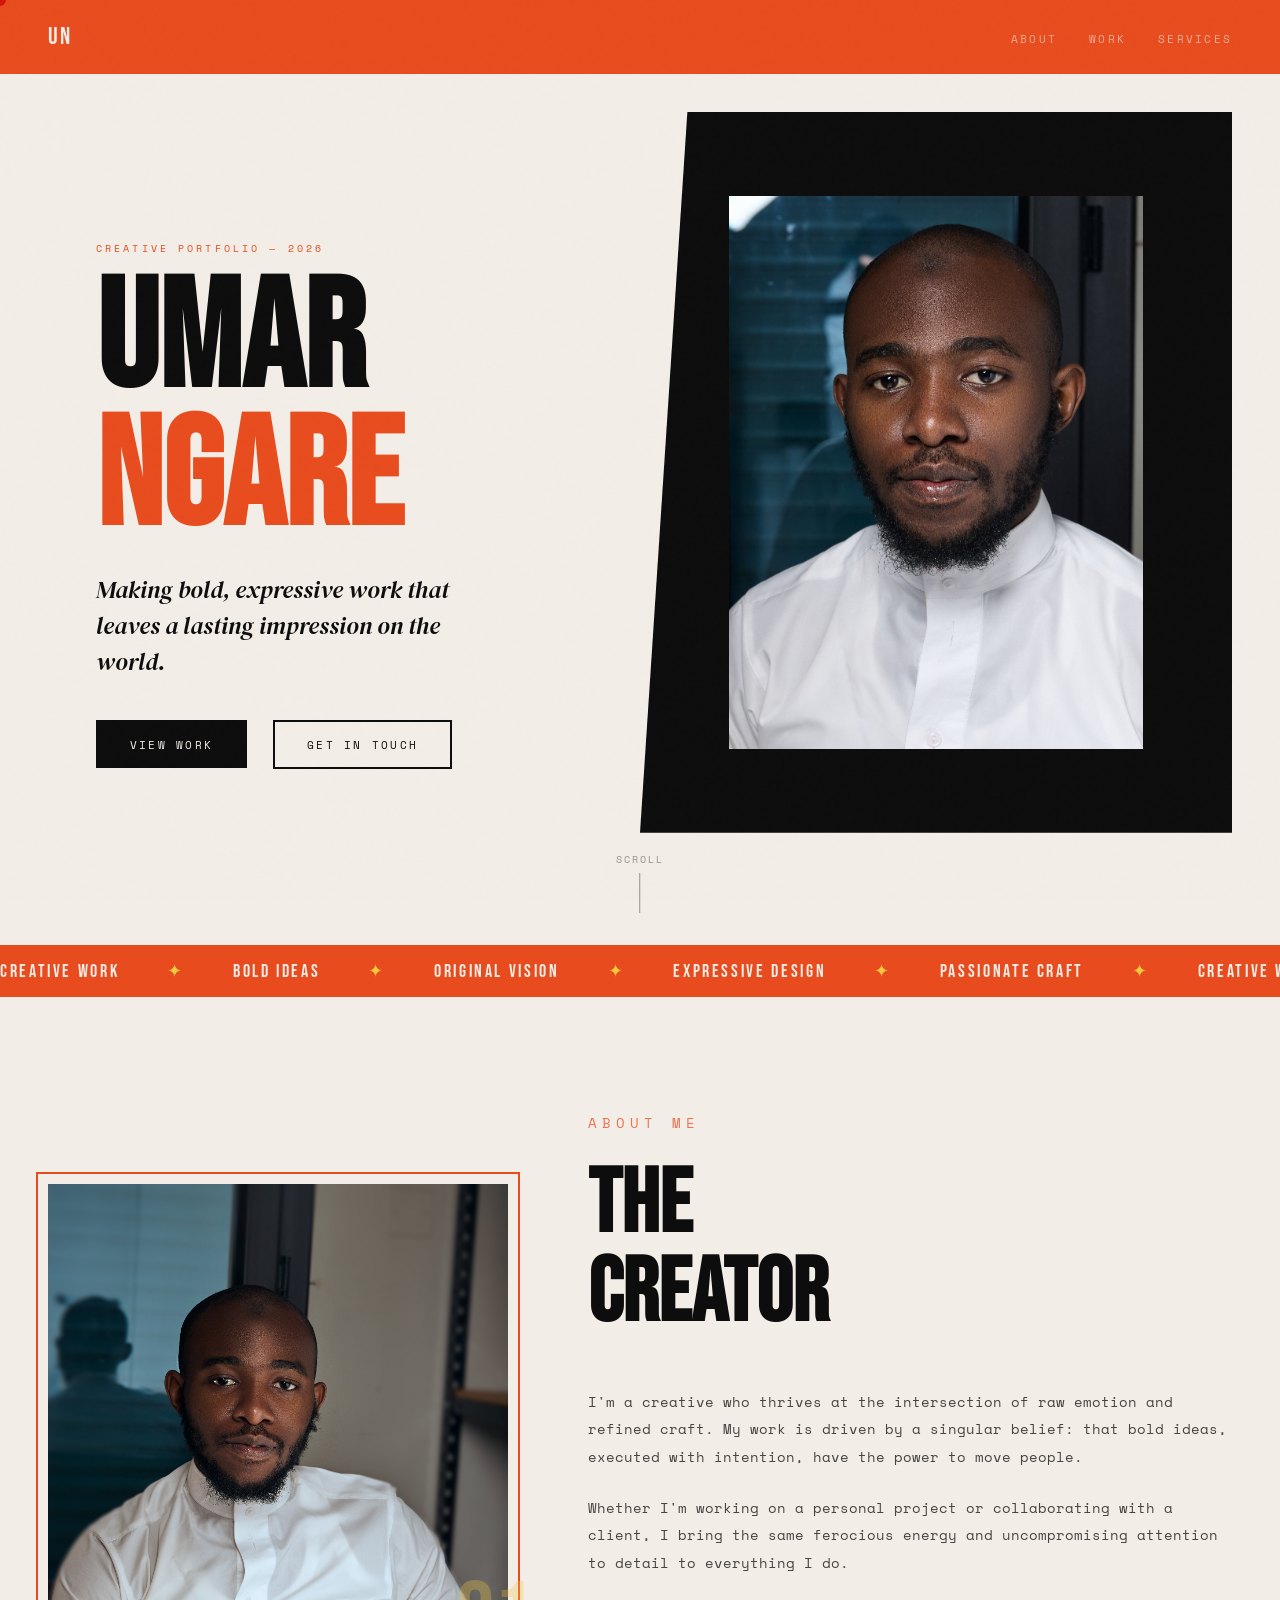
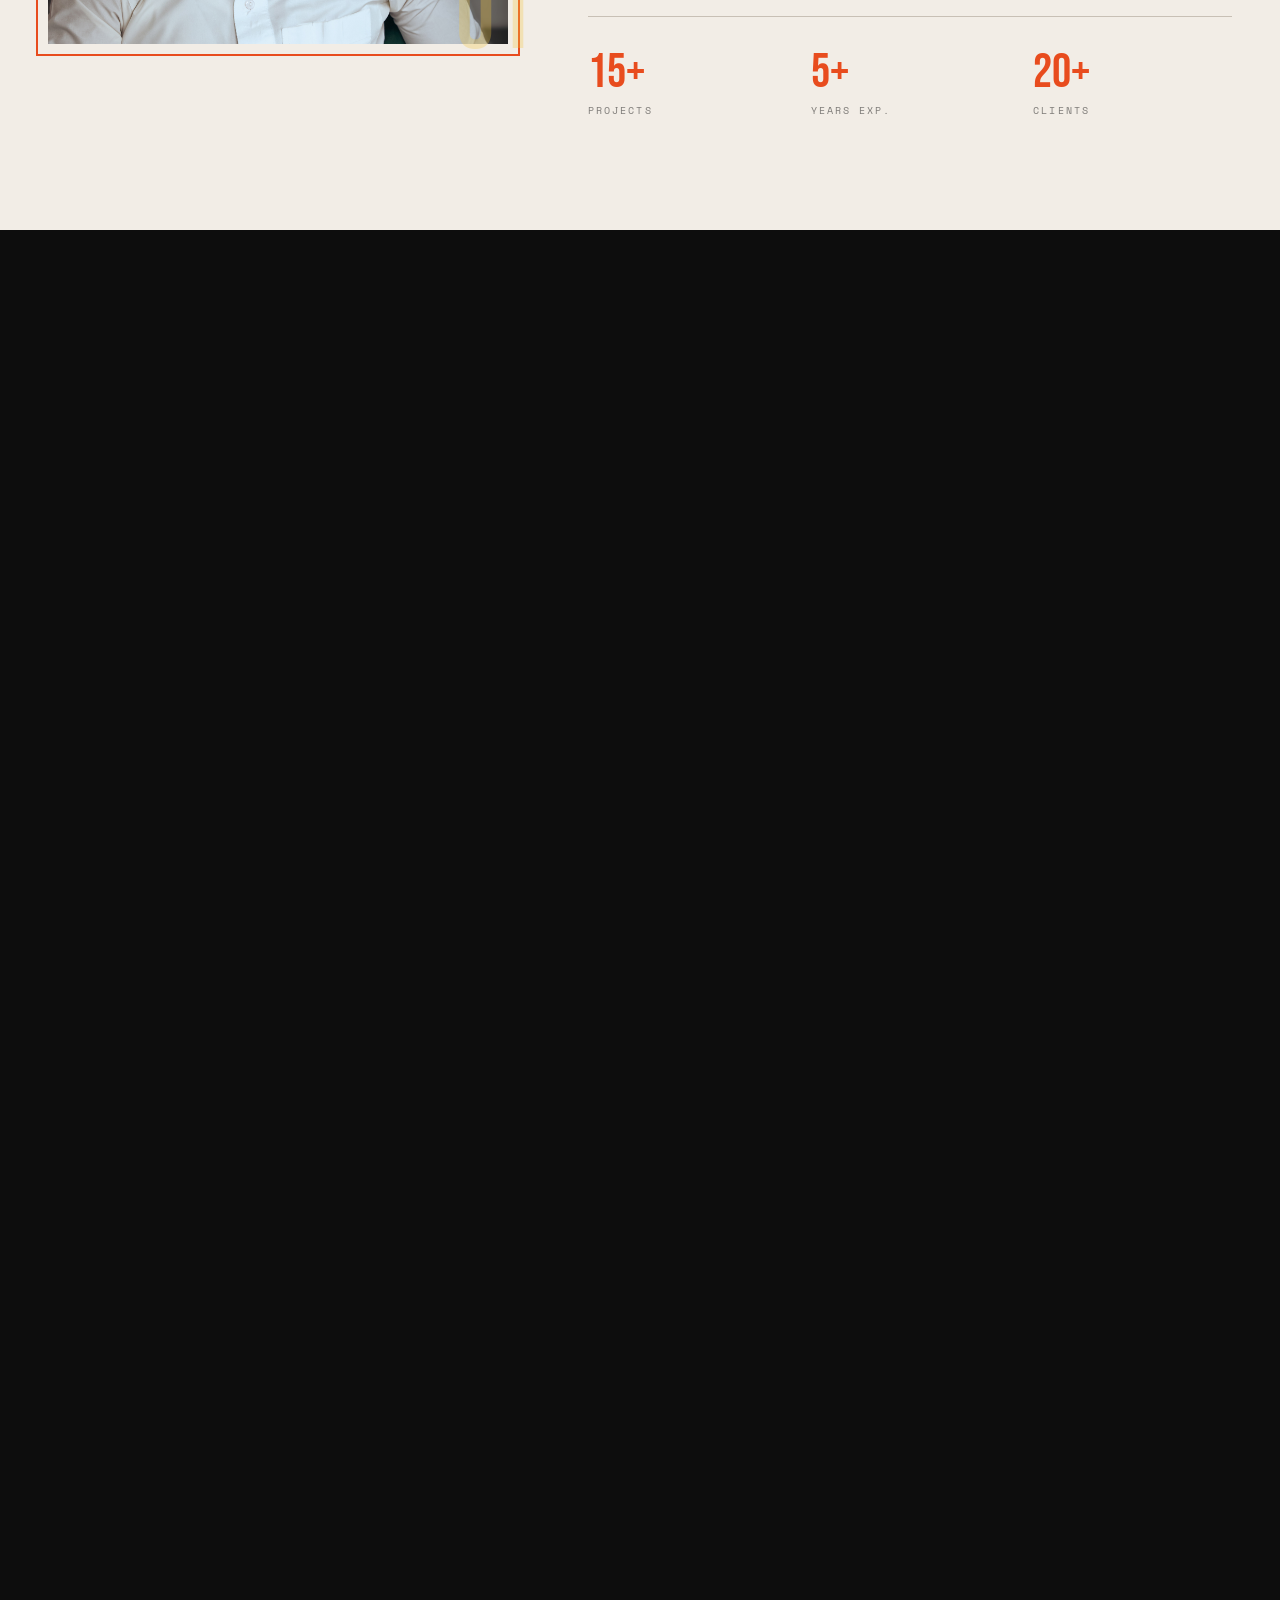
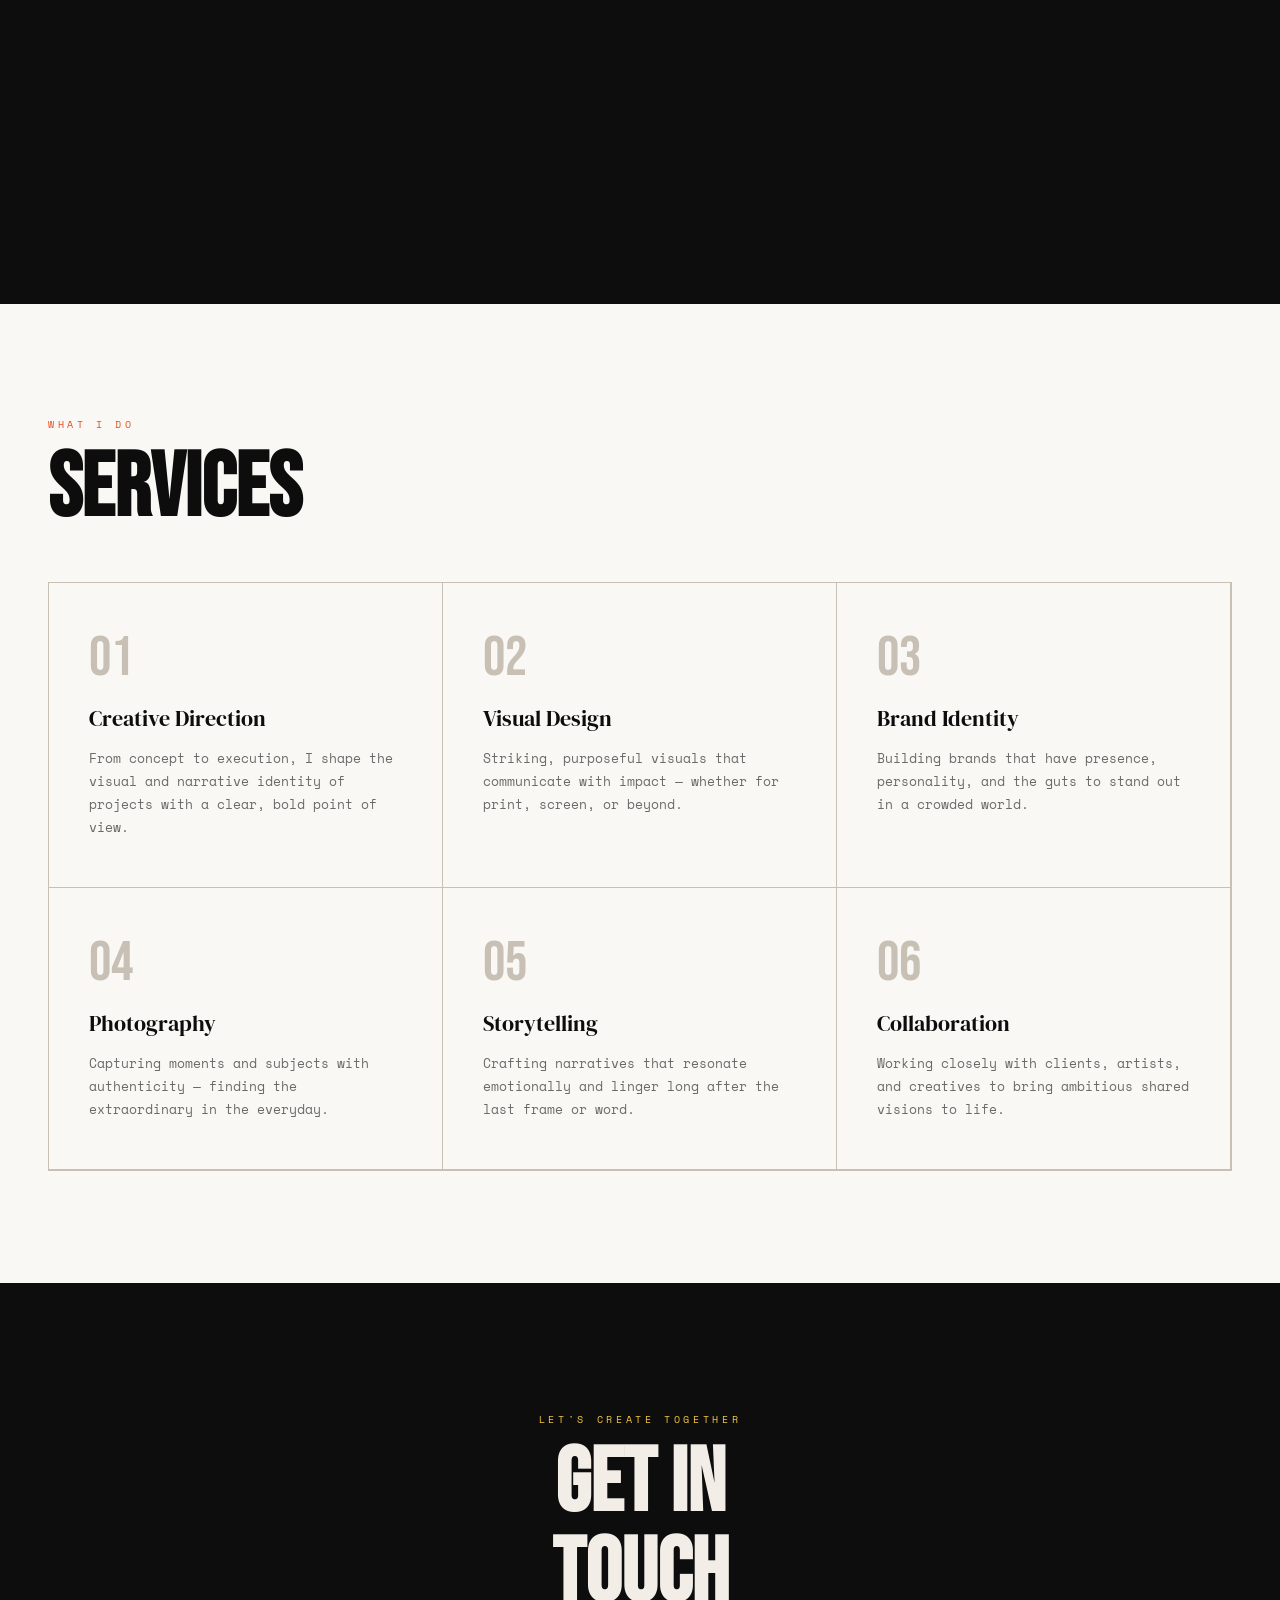
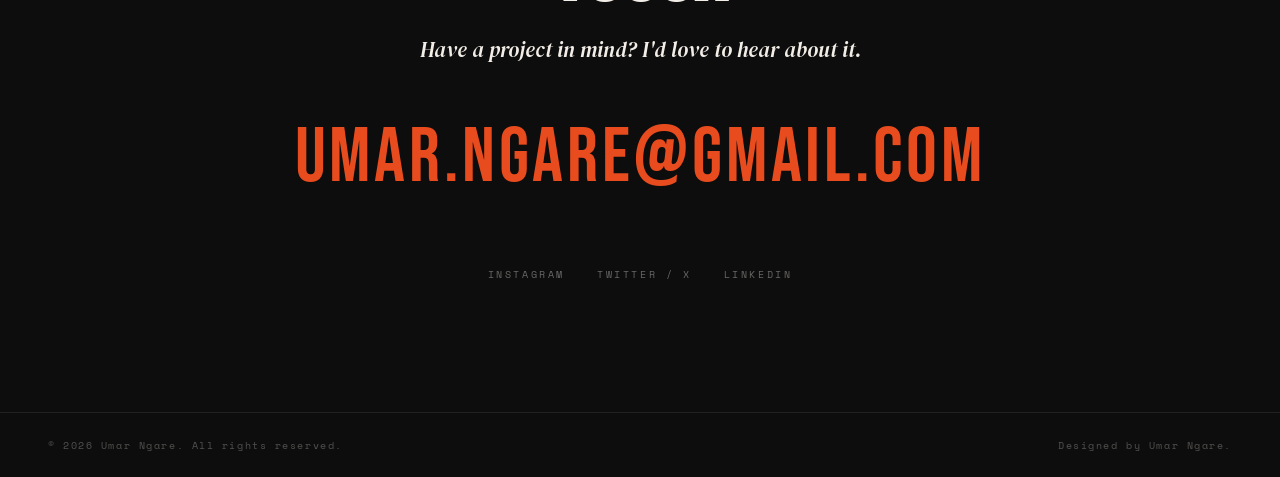
==== index.html @ 6db101ee "Initial import." ====
<!DOCTYPE html>
<html lang="en">
<head>
  <meta charset="UTF-8" />
  <meta name="viewport" content="width=device-width, initial-scale=1.0"/>
  <title>Portfolio — Umar Ngare</title>
  <link href="https://fonts.googleapis.com/css2?family=Bebas+Neue&family=DM+Serif+Display:ital@0;1&family=Space+Mono:ital@0;1&display=swap" rel="stylesheet"/>
  <link rel="stylesheet" href="./css/mainpages/style.css" />
</head>
<body>

  <div class="cursor" id="cursor"></div>

  <!-- NAV -->
  <nav>
    <a href="#" class="nav-logo">UN</a>
    <ul class="nav-links">
      <li><a href="./mainPages/about.html">About</a></li>
      <li><a href="./mainPages/works.html">Work</a></li>
      <li><a href="./mainPages/projectDetails/project1.html">Services</a></li>
      <!-- <li><a href="#contact">Contact</a></li> -->
    </ul>
  </nav>

  <!-- HERO -->
  <section class="hero" id="hero">
    <div class="hero-left">
      <p class="hero-label">Creative Portfolio — 2026</p>
      <h1 class="hero-name">UMAR<br><span>NGARE</span></h1>
      <p class="hero-tagline">Making bold, expressive work that leaves a lasting impression on the world.</p>
      <div class="hero-cta">
        <a href="#work" class="btn">View Work</a>
        <a href="#contact" class="btn btn-outline">Get in Touch</a>
      </div>
    </div>
    <div class="hero-right">
      <div class="hero-image-block">
        <div class="hero-image-inner"><img src="./Assets/Profile/header.jpg" alt="Umar Ngare"></div>
      </div>
    </div>
    <div class="hero-scroll">Scroll</div>
  </section>

  <!-- MARQUEE -->
  <div class="marquee-strip">
    <div class="marquee-inner">
      <span>Creative Work</span><span class="marquee-dot">✦</span>
      <span>Bold Ideas</span><span class="marquee-dot">✦</span>
      <span>Original Vision</span><span class="marquee-dot">✦</span>
      <span>Expressive Design</span><span class="marquee-dot">✦</span>
      <span>Passionate Craft</span><span class="marquee-dot">✦</span>
      <span>Creative Work</span><span class="marquee-dot">✦</span>
      <span>Bold Ideas</span><span class="marquee-dot">✦</span>
      <span>Original Vision</span><span class="marquee-dot">✦</span>
      <span>Expressive Design</span><span class="marquee-dot">✦</span>
      <span>Passionate Craft</span><span class="marquee-dot">✦</span>
    </div>
  </div>

  <!-- ABOUT -->
  <section id="about">
    <div class="about reveal">
      <div class="about-visual">
        <div class="about-box">
          <div class="about-box-inner"><img src="./Assets/Profile/Mine.jpg" alt="profile" srcset=""></div>
        </div>
        <div class="about-number">01</div>
      </div>
      <div class="about-text">
        <p class="section-tag">About Me</p>
        <h2 class="section-title">The<br>Creator</h2>
        <p>I'm a creative who thrives at the intersection of raw emotion and refined craft. My work is driven by a singular belief: that bold ideas, executed with intention, have the power to move people.</p>
        <p>Whether I'm working on a personal project or collaborating with a client, I bring the same ferocious energy and uncompromising attention to detail to everything I do.</p>
        <div class="about-stats">
          <div>
            <div class="stat-num">15+</div>
            <div class="stat-label">Projects</div>
          </div>
          <div>
            <div class="stat-num">5+</div>
            <div class="stat-label">Years Exp.</div>
          </div>
          <div>
            <div class="stat-num">20+</div>
            <div class="stat-label">Clients</div>
          </div>
        </div>
      </div>
    </div>
  </section>

  <!-- WORK -->
  <section id="work">
    <div style="max-width:1200px; margin:0 auto;">
      <p class="section-tag reveal">Selected Projects</p>
      <h2 class="section-title reveal">The Work</h2>
      <div class="work-grid">
        <div class="work-card reveal">
          <div class="work-thumb">
            <div class="work-thumb-inner t1"><img src="./Assets/Projects/Trolley/Wide close.jpg" alt="Project One"></div>
            <div class="work-overlay">
              <div class="work-overlay-title">Project One</div>
              <div class="work-overlay-tag">View Project →</div>
            </div>
          </div>
          <div class="work-info">
            <div class="work-info-title">Project One — The Outdoor Trolley Services</div>
            <div class="work-info-tag">Catering Services · APR 2026</div>
          </div>
        </div>
        <div class="work-card reveal">
          <div class="work-thumb">
            <div class="work-thumb-inner t2"><img src="./Assets/Projects/Kenyan Team/squad.jpg" alt="Project Two"></div>
            <div class="work-overlay">
              <div class="work-overlay-title">Project Two</div>
              <div class="work-overlay-tag">View Project →</div>
            </div>
          </div>
          <div class="work-info">
            <div class="work-info-title">Project Two — The Kenya Vs Togo Match</div>
            <div class="work-info-tag">Sports · Dec 2025</div>
          </div>
        </div>
        <div class="work-card reveal">
          <div class="work-thumb">
            <div class="work-thumb-inner t3"><img src="./Assets/Projects/House/0C6A7811.jpg" alt="Project Three"></div>
            <div class="work-overlay">
              <div class="work-overlay-title">Project Three</div>
              <div class="work-overlay-tag">View Project →</div>
            </div>
          </div>
          <div class="work-info">
            <div class="work-info-title">Project Three — House 28</div>
            <div class="work-info-tag">Food Photography · 2026</div>
          </div>
        </div>
        <div class="work-card reveal">
          <div class="work-thumb">
            <div class="work-thumb-inner t4"><img src="./Assets/Projects/Al JAzeera/group.JPG" alt="Al Jazeera Airways"></div>
            <div class="work-overlay">
              <div class="work-overlay-title">Project Four</div>
              <div class="work-overlay-tag">View Project →</div>
            </div>
          </div>
          <div class="work-info">
            <div class="work-info-title">Project Four — Al Jazeera Airways</div>
            <div class="work-info-tag">Corporate Events · Aug 2025</div>
          </div>
        </div>
      </div>
    </div>
  </section>

  <!-- SERVICES -->
  <section id="services">
    <div style="max-width:1200px; margin:0 auto;">
      <p class="section-tag reveal">What I Do</p>
      <h2 class="section-title reveal">Services</h2>
      <div class="services-grid reveal">
        <div class="service-item">
          <div class="service-num">01</div>
          <div class="service-title">Creative Direction</div>
          <p class="service-desc">From concept to execution, I shape the visual and narrative identity of projects with a clear, bold point of view.</p>
        </div>
        <div class="service-item">
          <div class="service-num">02</div>
          <div class="service-title">Visual Design</div>
          <p class="service-desc">Striking, purposeful visuals that communicate with impact — whether for print, screen, or beyond.</p>
        </div>
        <div class="service-item">
          <div class="service-num">03</div>
          <div class="service-title">Brand Identity</div>
          <p class="service-desc">Building brands that have presence, personality, and the guts to stand out in a crowded world.</p>
        </div>
        <div class="service-item">
          <div class="service-num">04</div>
          <div class="service-title">Photography</div>
          <p class="service-desc">Capturing moments and subjects with authenticity — finding the extraordinary in the everyday.</p>
        </div>
        <div class="service-item">
          <div class="service-num">05</div>
          <div class="service-title">Storytelling</div>
          <p class="service-desc">Crafting narratives that resonate emotionally and linger long after the last frame or word.</p>
        </div>
        <div class="service-item">
          <div class="service-num">06</div>
          <div class="service-title">Collaboration</div>
          <p class="service-desc">Working closely with clients, artists, and creatives to bring ambitious shared visions to life.</p>
        </div>
      </div>
    </div>
  </section>

  <!-- CONTACT -->
  <section id="contact">
    <p class="section-tag reveal">Let's Create Together</p>
    <h2 class="section-title reveal">Get in<br>Touch</h2>
    <p class="contact-sub reveal">Have a project in mind? I'd love to hear about it.</p>
    <a href="mailto:umar.ngare@gmail.com" class="contact-email reveal">umar.ngare@gmail.com</a>
    <ul class="contact-socials reveal">
      <li><a href="#">Instagram</a></li>
      <li><a href="#">Twitter / X</a></li>
      <li><a href="#">LinkedIn</a></li>
      <!-- <li><a href="#">Behance</a></li> -->
    </ul>
  </section>

  <!-- FOOTER -->
  <footer>
    <p>© 2026 Umar Ngare. All rights reserved.</p>
    <p>Designed by Umar Ngare.</p>
  </footer>

  <script src="./js/main.js" defer></script>
</body>
</html>
---- css/mainpages/style.css ----
*, *::before, *::after { box-sizing: border-box; margin: 0; padding: 0; }

    :root {
      --ink: #0d0d0d;
      --paper: #f2ede6;
      --fire: #e84c1e;
      --gold: #f5c842;
      --mist: #c8c0b5;
      --white: #faf8f4;
    }

    html { scroll-behavior: smooth; }

    body {
      background: var(--paper);
      color: var(--ink);
      font-family: 'Space Mono', monospace;
      overflow-x: hidden;
      cursor: crosshair;
    }

    /* ── NOISE OVERLAY ── */
    body::before {
      content: '';
      position: fixed;
      inset: 0;
      background-image: url("data:image/svg+xml,%3Csvg viewBox='0 0 256 256' xmlns='http://www.w3.org/2000/svg'%3E%3Cfilter id='noise'%3E%3CfeTurbulence type='fractalNoise' baseFrequency='0.9' numOctaves='4' stitchTiles='stitch'/%3E%3C/filter%3E%3Crect width='100%25' height='100%25' filter='url(%23noise)' opacity='0.04'/%3E%3C/svg%3E");
      pointer-events: none;
      z-index: 9999;
      opacity: 0.4;
    }

    /* ── CURSOR DOT ── */
    .cursor {
      width: 12px; height: 12px;
      background: var(--fire);
      border-radius: 50%;
      position: fixed;
      pointer-events: none;
      z-index: 10000;
      transform: translate(-50%, -50%);
      transition: transform 0.1s ease, background 0.2s;
      mix-blend-mode: multiply;
    }

    /* ── NAV ── */
    nav {
      position: fixed; top: 0; left: 0; right: 0;
      z-index: 100;
      display: flex; justify-content: space-between; align-items: center;
      padding: 1.4rem 3rem;
      /* mix-blend-mode: multiply; */
      background: var(--fire);
    }

    .nav-logo {
      font-family: 'Bebas Neue', sans-serif;
      font-size: 1.5rem;
      letter-spacing: 0.1em;
      color: var(--paper);
      text-decoration: none;
    }

    .nav-links { display: flex; gap: 2rem; list-style: none; }
    .nav-links a {
      font-size: 0.7rem;
      letter-spacing: 0.2em;
      text-transform: uppercase;
      color: var(--paper);
      text-decoration: none;
      opacity: 0.6;
      transition: opacity 0.2s;
    }
    .nav-links a:hover { opacity: 1; }

    /* ── HERO ── */
    .hero {
      min-height: 100vh;
      display: grid;
      grid-template-columns: 1fr 1fr;
      position: relative;
      overflow: hidden;
    }

    .hero-left {
      display: flex; flex-direction: column; justify-content: flex-end;
      padding: 8rem 3rem 4rem;
      position: relative;
      z-index: 2;
    }

    .hero-label {
      font-size: 0.65rem;
      letter-spacing: 0.3em;
      text-transform: uppercase;
      color: var(--fire);
      margin-bottom: 1rem;
      opacity: 0;
      animation: fadeUp 0.8s ease 0.2s forwards;
    }

    .hero-name {
      font-family: 'Bebas Neue', sans-serif;
      font-size: clamp(5rem, 12vw, 11rem);
      line-height: 0.9;
      color: var(--ink);
      opacity: 0;
      animation: fadeUp 0.9s ease 0.4s forwards;
    }

    .hero-name span { color: var(--fire); }

    .hero-tagline {
      font-family: 'DM Serif Display', serif;
      font-style: italic;
      font-size: clamp(1.1rem, 2vw, 1.5rem);
      margin-top: 1.5rem;
      color: var(--ink);
      opacity: 0;
      animation: fadeUp 0.9s ease 0.6s forwards;
      max-width: 380px;
      line-height: 1.5;
    }

    .hero-cta {
      margin-top: 2.5rem;
      opacity: 0;
      animation: fadeUp 0.9s ease 0.8s forwards;
    }

    .hero-image-inner img {
        width: 100%;
        height: 100%;
        object-fit: cover;
        object-position: center top; /* adjust to 'center' or 'top' based on your photo */
        display: block;
    }
    
    .btn {
      display: inline-block;
      padding: 0.85rem 2rem;
      background: var(--ink);
      color: var(--paper);
      font-family: 'Space Mono', monospace;
      font-size: 0.7rem;
      letter-spacing: 0.2em;
      text-transform: uppercase;
      text-decoration: none;
      transition: background 0.2s, color 0.2s, transform 0.2s;
      border: 2px solid var(--ink);
    }
    .btn:hover { background: var(--fire); border-color: var(--fire); transform: translate(-3px, -3px); }

    .btn-outline {
      background: transparent;
      color: var(--ink);
      margin-left: 1rem;
    }
    .btn-outline:hover { background: var(--gold); border-color: var(--gold); color: var(--ink); }

    .hero-right {
      position: relative;
      overflow: hidden;
    }

    .hero-image-block {
      position: absolute;
      inset: 0;
      background: var(--ink);
      clip-path: polygon(8% 0, 100% 0, 100% 100%, 0% 100%);
      display: flex; align-items: center; justify-content: center;
      opacity: 0;
      animation: fadeIn 1.2s ease 0.5s forwards;
    }

    .hero-image-inner {
      width: 70%; aspect-ratio: 3/4;
      background: linear-gradient(135deg, #2a2218 0%, #4a3828 40%, #1a1210 100%);
      position: relative;
      overflow: hidden;
    }

     /* .hero-image-inner::after { */
      /* content: './Assets/Profile/header.jpg'; */
      /* white-space: pre; */
      /* font-family: 'Bebas Neue', sans-serif; */
      /* font-size: 1.8rem; */
      /* letter-spacing: 0.15em; */
      /* color: rgba(255,255,255,0.15); */
      /* position: absolute; inset: 0; */
      /* display: flex; align-items: center; justify-content: center; */
      /* text-align: center; */
    /* }  */
    

    .hero-scroll {
      position: absolute; bottom: 2rem; left: 50%; transform: translateX(-50%);
      display: flex; flex-direction: column; align-items: center; gap: 0.4rem;
      font-size: 0.6rem; letter-spacing: 0.2em; text-transform: uppercase;
      opacity: 0.4;
      animation: bounce 2s infinite;
    }
    .hero-scroll::after {
      content: '';
      display: block; width: 1px; height: 40px;
      background: var(--ink);
    }

    /* ── MARQUEE ── */
    .marquee-strip {
      background: var(--fire);
      color: var(--paper);
      padding: 0.9rem 0;
      overflow: hidden;
      white-space: nowrap;
    }

    .marquee-inner {
      display: inline-flex; gap: 3rem;
      animation: marquee 18s linear infinite;
    }

    .marquee-inner span {
      font-family: 'Bebas Neue', sans-serif;
      font-size: 1.1rem;
      letter-spacing: 0.15em;
    }

    .marquee-dot { color: var(--gold); }

    /* ── SECTION COMMON ── */
    section { padding: 7rem 3rem; }

    .section-tag {
      font-size: 0.65rem;
      letter-spacing: 0.35em;
      text-transform: uppercase;
      color: var(--fire);
      margin-bottom: 0.8rem;
    }

    .section-title {
      font-family: 'Bebas Neue', sans-serif;
      font-size: clamp(3rem, 7vw, 6rem);
      line-height: 1;
      color: var(--ink);
      margin-bottom: 3rem;
    }

    /* ── ABOUT ── */
    .about {
      display: grid;
      grid-template-columns: 1fr 1.4fr;
      gap: 5rem;
      align-items: center;
      max-width: 1200px;
      margin: 0 auto;
    }

    .about-visual {
      position: relative;
    }

    .about-box {
      width: 100%;
      aspect-ratio: 1;
      background: var(--ink);
      position: relative;
    }

    .about-box::before {
      content: '';
      position: absolute;
      inset: -12px;
      border: 2px solid var(--fire);
      z-index: -1;
      transition: inset 0.3s;
    }
    .about-box:hover::before { inset: -20px; }

    .about-box-inner {
      position: absolute; inset: 0;
      background: linear-gradient(160deg, #1a1210, #2e2018);
      display: flex; align-items: center; justify-content: center;
      font-family: 'Bebas Neue', sans-serif;
      font-size: 1.2rem;
      letter-spacing: 0.2em;
      color: rgba(255,255,255,0.1);
      text-align: center;
    }
    
    .about-box-inner img {
      width: 100%;
      height: 100%;
      object-fit: cover;
      object-position: center top; /* adjust to 'center' or 'top' based on your photo */
      display: block;
    }

    .about-number {
      position: absolute;
      bottom: -1.5rem; right: -1.5rem;
      font-family: 'Bebas Neue', sans-serif;
      font-size: 6rem;
      color: var(--gold);
      opacity: 0.3;
      line-height: 1;
    }

    .about-text p {
      font-size: 0.9rem;
      line-height: 1.9;
      opacity: 0.75;
      margin-bottom: 1.5rem;
    }

    .about-stats {
      display: grid;
      grid-template-columns: repeat(3, 1fr);
      gap: 1.5rem;
      margin-top: 2.5rem;
      border-top: 1px solid var(--mist);
      padding-top: 2rem;
    }

    .stat-num {
      font-family: 'Bebas Neue', sans-serif;
      font-size: 3rem;
      color: var(--fire);
      line-height: 1;
    }

    .stat-label {
      font-size: 0.65rem;
      letter-spacing: 0.2em;
      text-transform: uppercase;
      opacity: 0.5;
      margin-top: 0.3rem;
    }

    /* ── WORK ── */
    #work { background: var(--ink); color: var(--paper); }
    #work .section-title { color: var(--paper); }

    .work-grid {
      display: grid;
      grid-template-columns: repeat(12, 1fr);
      gap: 1.5rem;
      max-width: 1200px;
      margin: 0 auto;
    }

    .work-card {
      position: relative; overflow: hidden;
      cursor: pointer;
      background: #1a1a1a;
    }

    .work-card:nth-child(1) { grid-column: span 7; }
    .work-card:nth-child(2) { grid-column: span 5; }
    .work-card:nth-child(3) { grid-column: span 4; }
    .work-card:nth-child(4) { grid-column: span 8; }

    .work-thumb {
      width: 100%;
      aspect-ratio: 4/3;
      display: block;
      position: relative;
      overflow: hidden;
    }

    .work-thumb-inner {
      width: 100%; height: 100%;
      transition: transform 0.5s ease;
      display: flex; align-items: center; justify-content: center;
      font-family: 'Bebas Neue', sans-serif;
      font-size: 1rem;
      letter-spacing: 0.2em;
      color: rgba(255,255,255,0.12);
    }

    .work-thumb-inner img {
        width: 100%;
        height: 100%;
        object-fit: cover;
        object-position: center top; /* adjust to 'center' or 'top' based on your photo */
        display: block;
    }

    .work-card:hover .work-thumb-inner { transform: scale(1.06); }

    .work-thumb-inner.t1 { background: linear-gradient(135deg, #e84c1e22, #e84c1e55); }
    .work-thumb-inner.t2 { background: linear-gradient(135deg, #f5c84222, #f5c84244); }
    .work-thumb-inner.t3 { background: linear-gradient(135deg, #4455aa22, #4455aa44); }
    .work-thumb-inner.t4 { background: linear-gradient(135deg, #22aa5522, #22aa5544); }

    .work-thumb-inner img {
        width: 100%;
        height: 100%;
        object-fit: cover;
        object-position: center top; /* adjust to 'center' or 'top' based on your photo */
        display: block;
    }

    .work-overlay {
      position: absolute; inset: 0;
      background: var(--fire);
      display: flex; flex-direction: column; justify-content: flex-end;
      padding: 1.8rem;
      opacity: 0;
      transition: opacity 0.35s ease;
    }
    .work-card:hover .work-overlay { opacity: 0.95; }

    .work-overlay-title {
      font-family: 'Bebas Neue', sans-serif;
      font-size: 1.8rem;
      letter-spacing: 0.05em;
      color: var(--paper);
    }

    .work-overlay-tag {
      font-size: 0.65rem;
      letter-spacing: 0.2em;
      text-transform: uppercase;
      color: rgba(255,255,255,0.7);
      margin-top: 0.3rem;
    }

    .work-info { padding: 1.2rem; }
    .work-info-title {
      font-family: 'DM Serif Display', serif;
      font-size: 1.1rem;
      color: var(--paper);
    }
    .work-info-tag {
      font-size: 0.65rem;
      letter-spacing: 0.15em;
      text-transform: uppercase;
      opacity: 0.4;
      margin-top: 0.2rem;
    }

    /* ── SERVICES ── */
    #services { background: var(--white); }

    .services-grid {
      display: grid;
      grid-template-columns: repeat(3, 1fr);
      gap: 0;
      max-width: 1200px;
      margin: 0 auto;
      border: 1px solid var(--mist);
    }

    .service-item {
      padding: 3rem 2.5rem;
      border-right: 1px solid var(--mist);
      border-bottom: 1px solid var(--mist);
      transition: background 0.25s;
      position: relative;
      overflow: hidden;
    }

    .service-item::before {
      content: '';
      position: absolute;
      bottom: 0; left: 0; right: 0;
      height: 3px;
      background: var(--fire);
      transform: scaleX(0);
      transform-origin: left;
      transition: transform 0.3s ease;
    }
    .service-item:hover::before { transform: scaleX(1); }
    .service-item:hover { background: #faf7f0; }

    .service-num {
      font-family: 'Bebas Neue', sans-serif;
      font-size: 3.5rem;
      color: var(--mist);
      line-height: 1;
      margin-bottom: 1rem;
    }

    .service-title {
      font-family: 'DM Serif Display', serif;
      font-size: 1.4rem;
      margin-bottom: 0.8rem;
    }

    .service-desc {
      font-size: 0.8rem;
      line-height: 1.8;
      opacity: 0.6;
    }

    /* ── CONTACT ── */
    #contact {
      background: var(--ink);
      color: var(--paper);
      text-align: center;
      padding: 8rem 3rem;
    }

    #contact .section-tag { color: var(--gold); }
    #contact .section-title { color: var(--paper); margin-bottom: 1rem; }

    .contact-sub {
      font-family: 'DM Serif Display', serif;
      font-style: italic;
      font-size: 1.3rem;
      opacity: 0.6;
      margin-bottom: 3rem;
    }

    .contact-email {
      font-family: 'Bebas Neue', sans-serif;
      font-size: clamp(2rem, 6vw, 5rem);
      color: var(--fire);
      text-decoration: none;
      letter-spacing: 0.05em;
      display: inline-block;
      position: relative;
      transition: color 0.2s;
    }

    .contact-email::after {
      content: '';
      position: absolute;
      bottom: -4px; left: 0; right: 0;
      height: 2px;
      background: var(--gold);
      transform: scaleX(0);
      transform-origin: left;
      transition: transform 0.3s;
    }
    .contact-email:hover::after { transform: scaleX(1); }
    .contact-email:hover { color: var(--gold); }

    .contact-socials {
      display: flex; justify-content: center; gap: 2rem;
      margin-top: 3.5rem;
      list-style: none;
    }

    .contact-socials a {
      font-size: 0.65rem;
      letter-spacing: 0.25em;
      text-transform: uppercase;
      color: var(--paper);
      text-decoration: none;
      opacity: 0.4;
      transition: opacity 0.2s, color 0.2s;
    }
    .contact-socials a:hover { opacity: 1; color: var(--fire); }

    /* ── FOOTER ── */
    footer {
      background: var(--ink);
      border-top: 1px solid #222;
      padding: 1.5rem 3rem;
      display: flex; justify-content: space-between; align-items: center;
      color: var(--paper);
    }
    footer p { font-size: 0.65rem; opacity: 0.3; letter-spacing: 0.15em; }

    /* ── ANIMATIONS ── */
    @keyframes fadeUp {
      from { opacity: 0; transform: translateY(30px); }
      to   { opacity: 1; transform: translateY(0); }
    }

    @keyframes fadeIn {
      from { opacity: 0; }
      to   { opacity: 1; }
    }

    @keyframes marquee {
      from { transform: translateX(0); }
      to   { transform: translateX(-50%); }
    }

    @keyframes bounce {
      0%, 100% { transform: translateX(-50%) translateY(0); }
      50%       { transform: translateX(-50%) translateY(8px); }
    }

    /* ── SCROLL REVEAL ── */
    .reveal {
      opacity: 0; transform: translateY(40px);
      transition: opacity 0.7s ease, transform 0.7s ease;
    }
    .reveal.visible { opacity: 1; transform: translateY(0); }

    /* ── RESPONSIVE ── */
    @media (max-width: 900px) {
      .hero { grid-template-columns: 1fr; }
      .hero-right { display: none; }
      .about { grid-template-columns: 1fr; gap: 3rem; }
      .work-card:nth-child(n) { grid-column: span 12; }
      .services-grid { grid-template-columns: 1fr; }
      nav { padding: 1.2rem 1.5rem; }
      section { padding: 5rem 1.5rem; }
    }
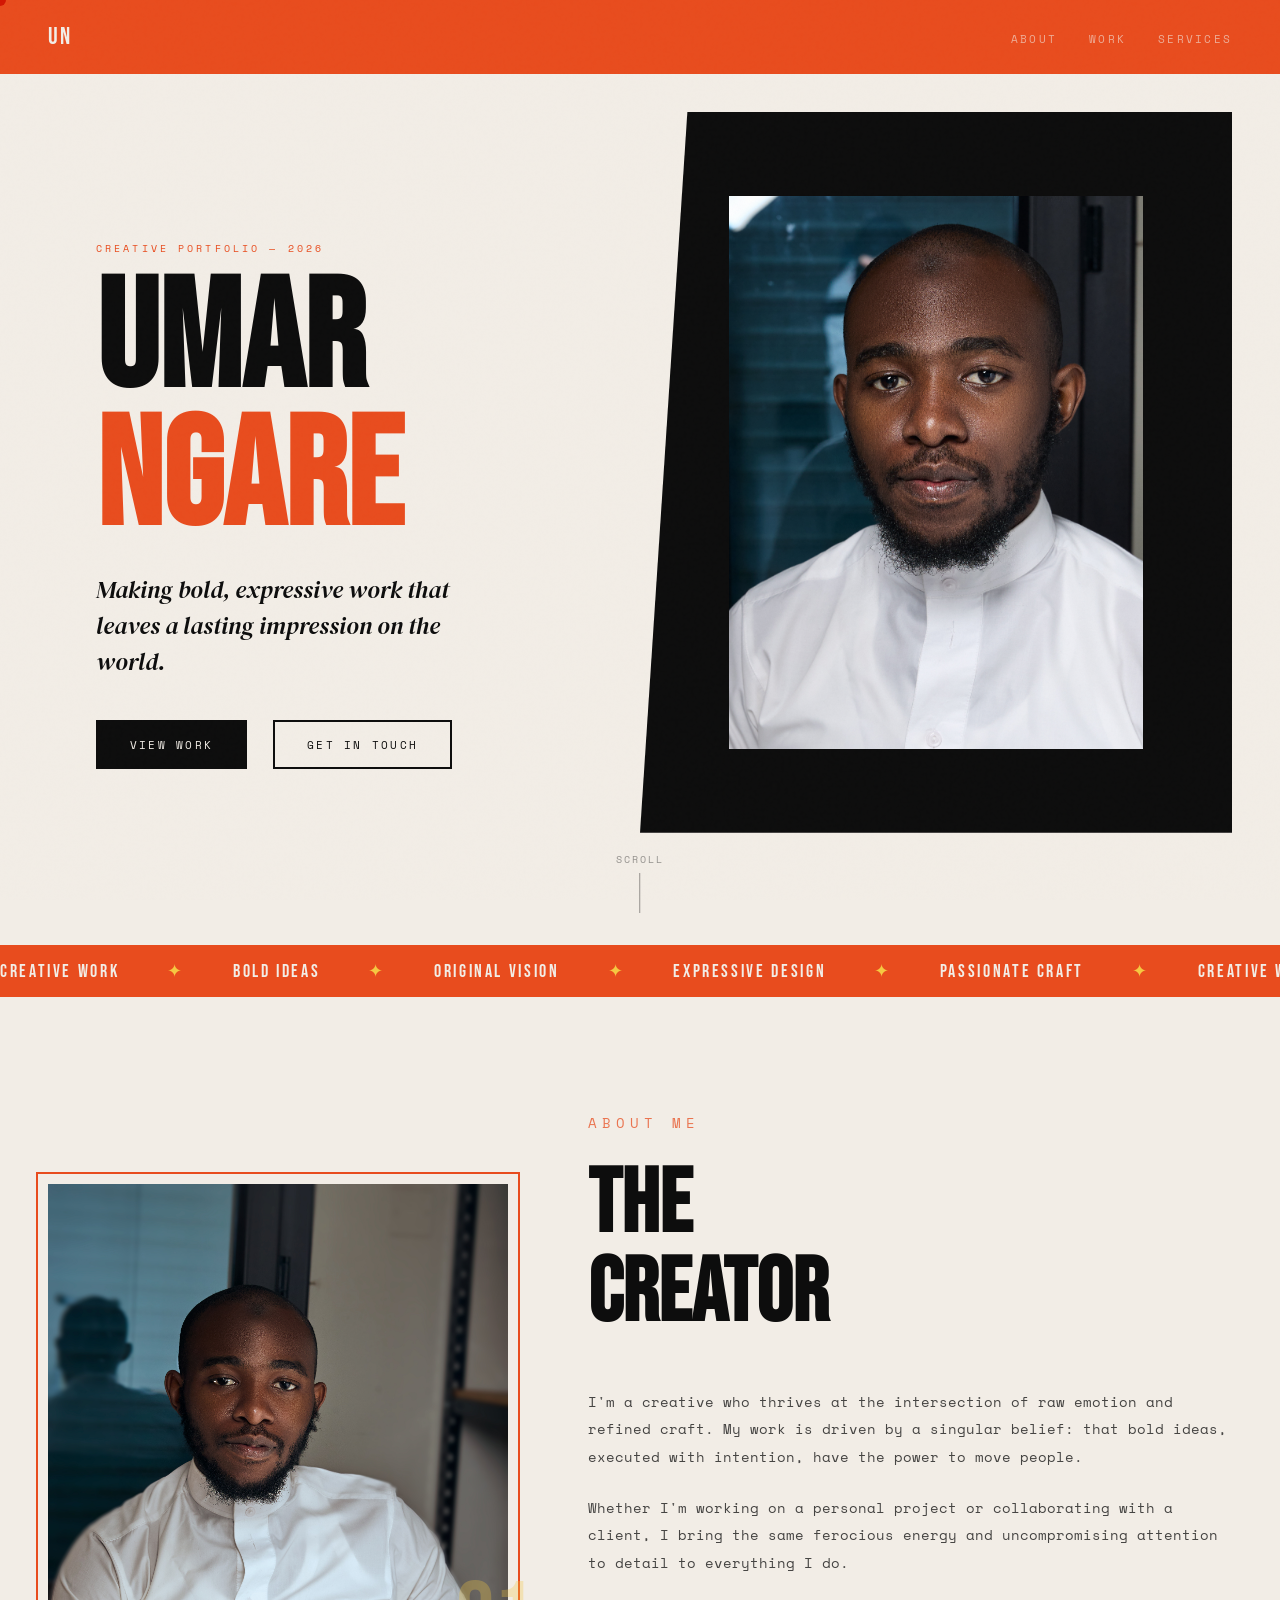
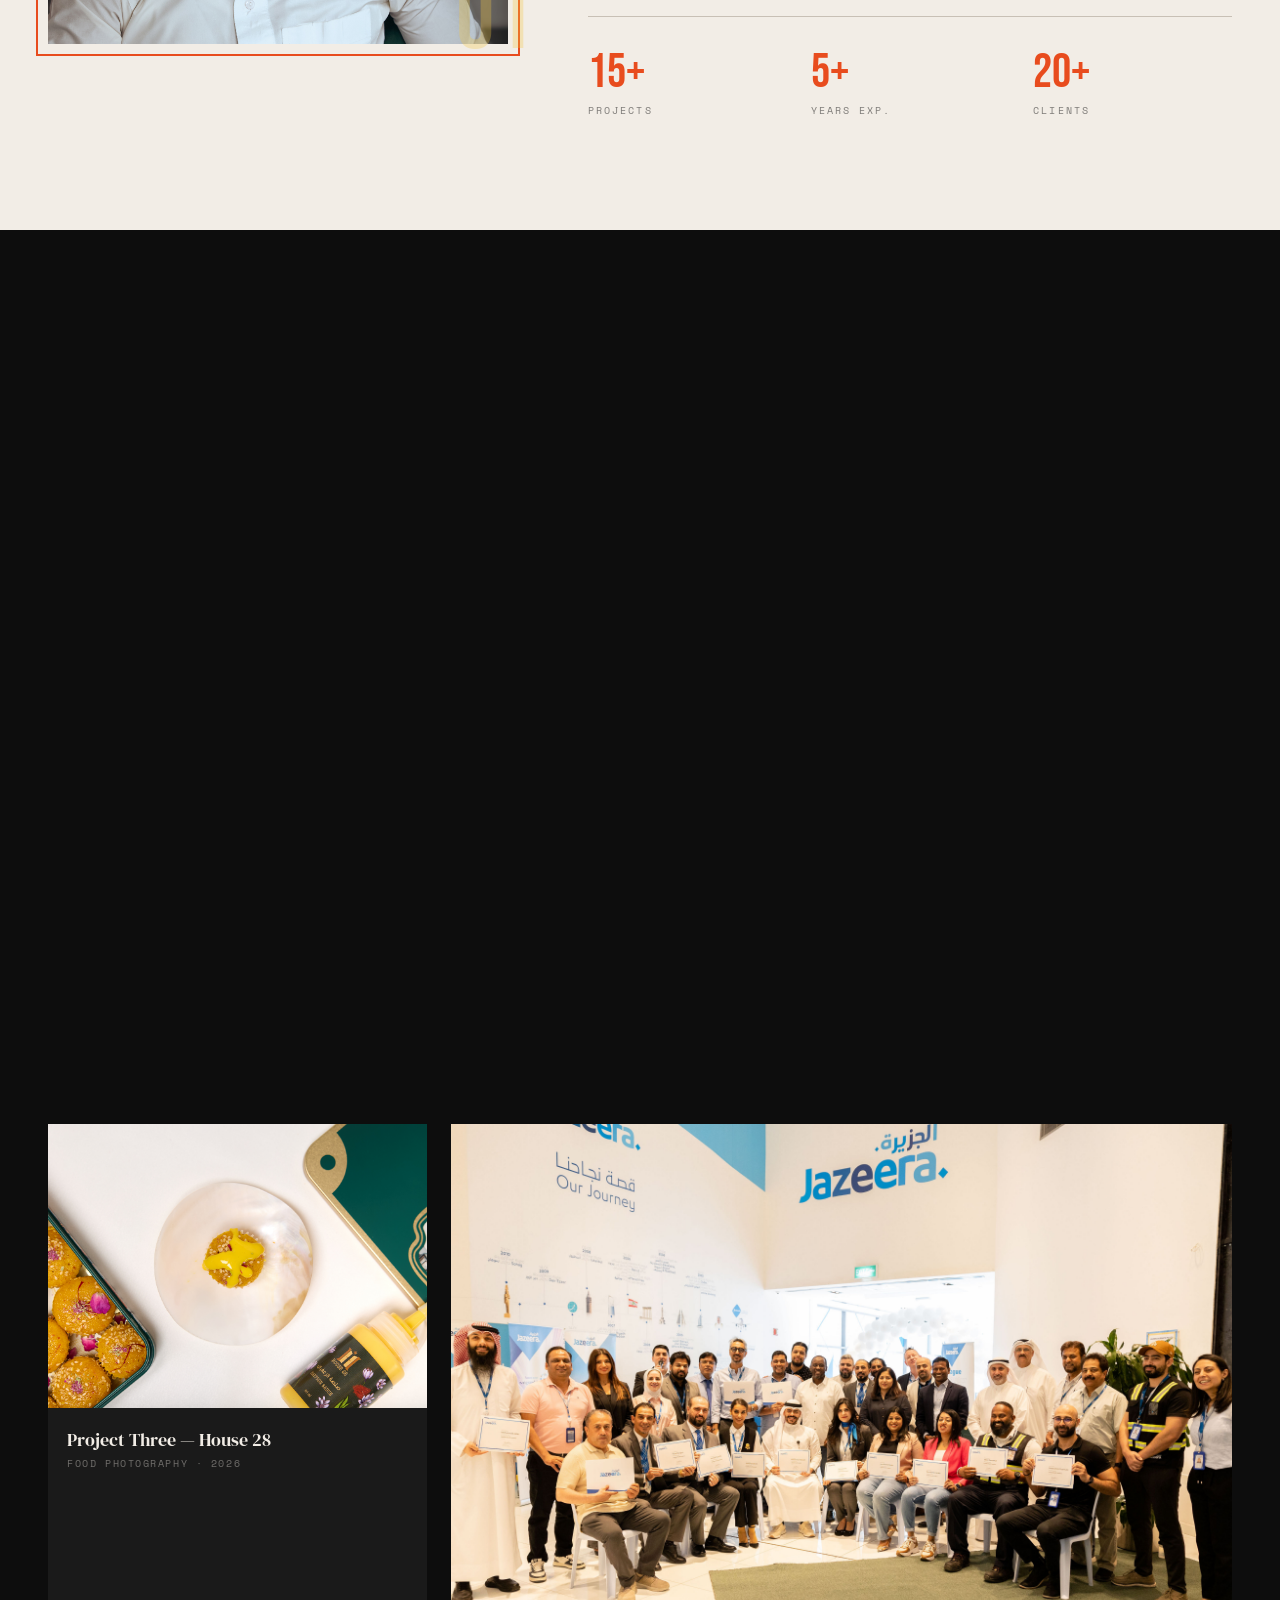
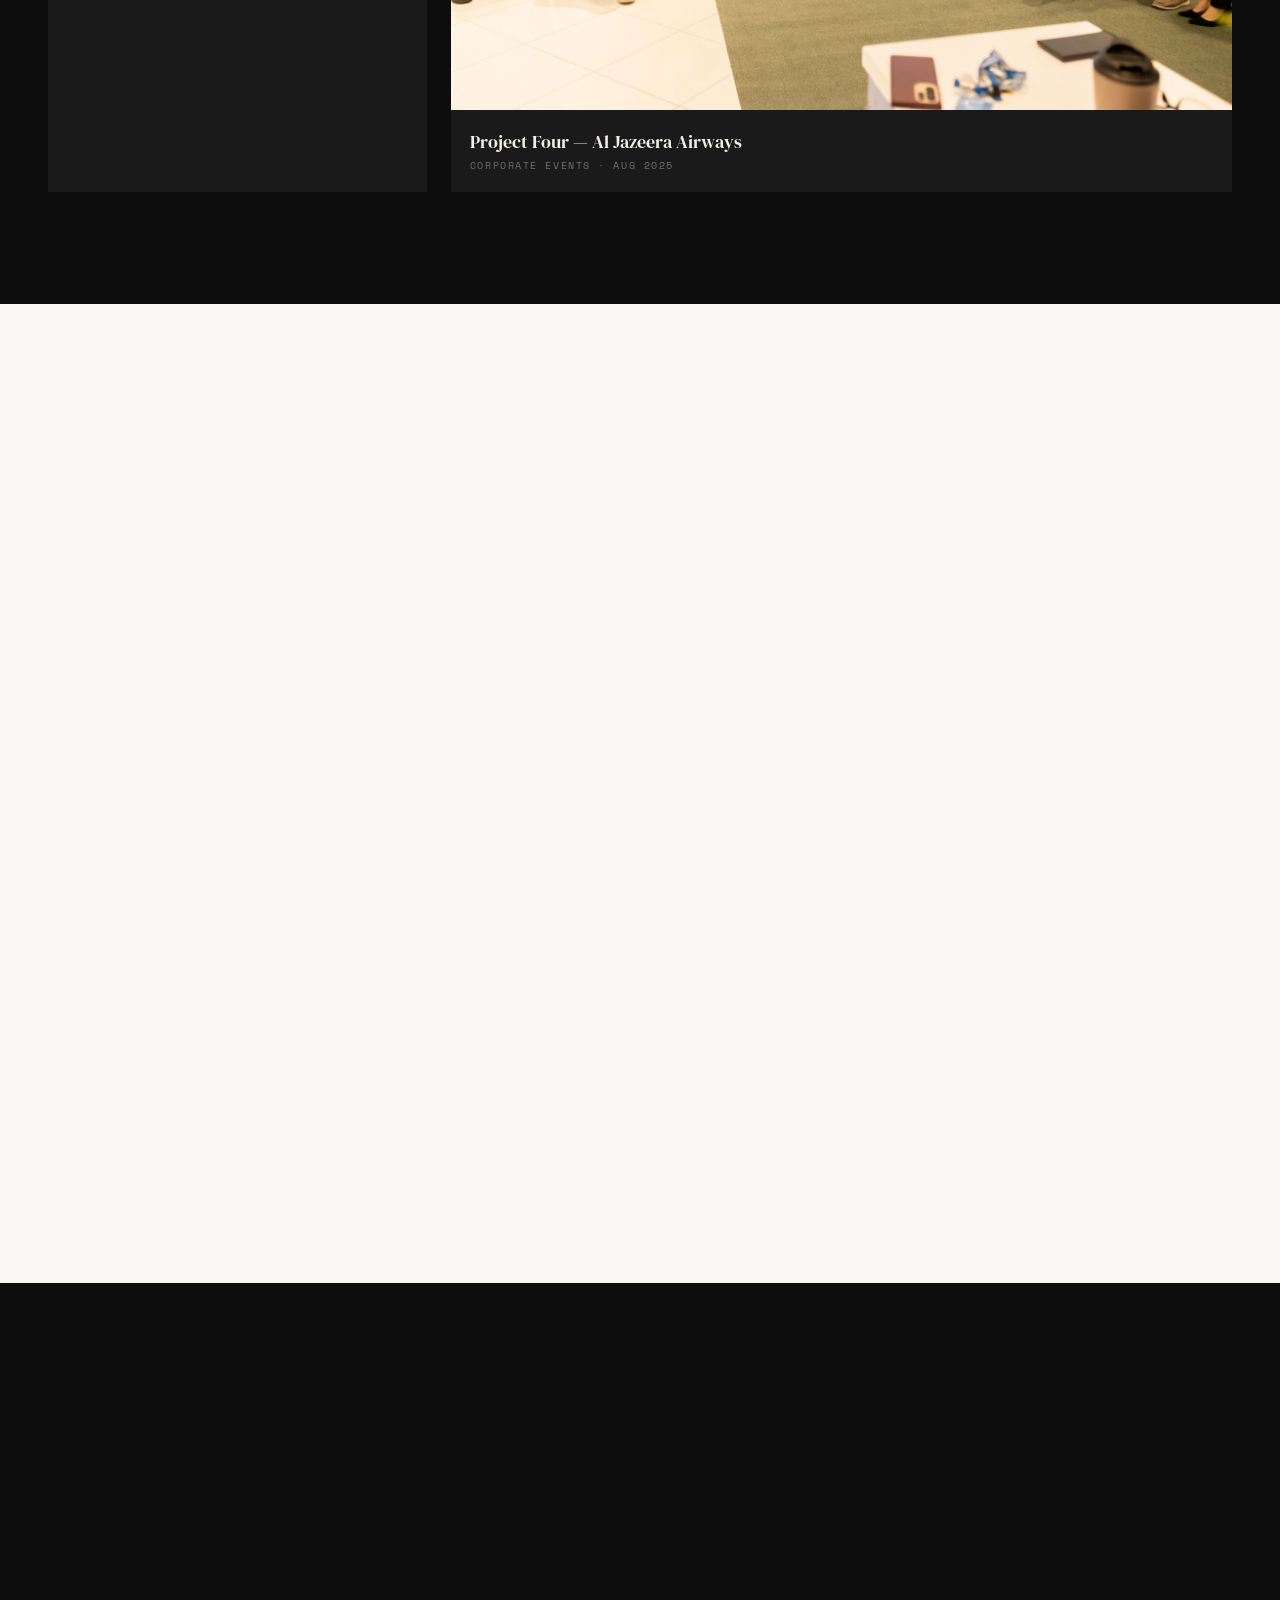
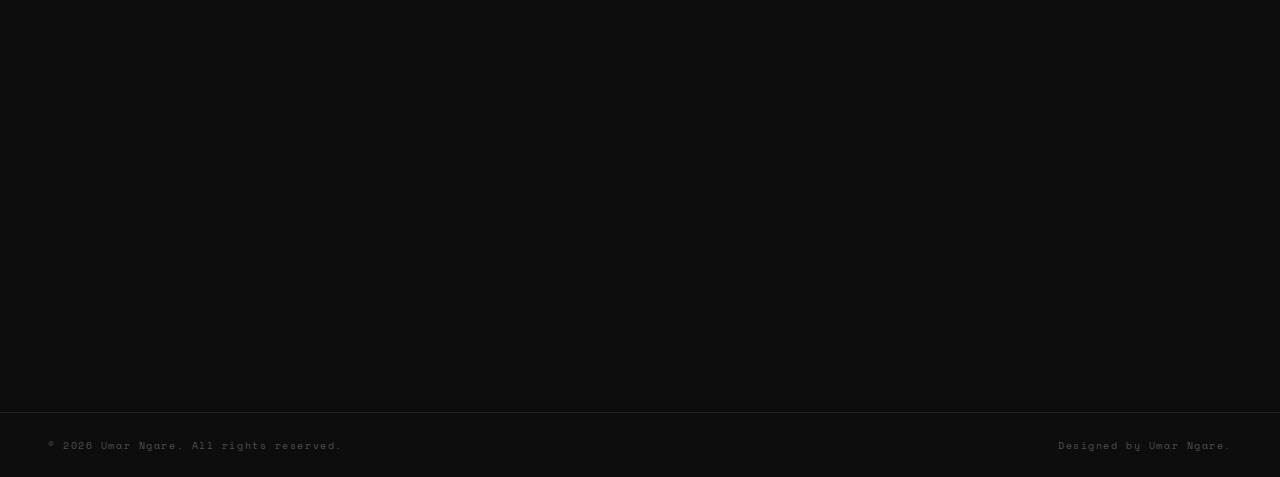
==== commit 49ed3d65: "Modified the opacity of the overlay." ====
--- a/index.html
+++ b/index.html
@@ -104,7 +104,7 @@
             </div>
           </div>
           <div class="work-info">
-            <div class="work-info-title">Project One — The Outdoor Trolley Services</div>
+            <div class="work-info-title"><a href="./mainPages/projectDetails/project1.html">The Outdoor Trolley Services</a> </div> 
             <div class="work-info-tag">Catering Services · APR 2026</div>
           </div>
         </div>
--- a/css/mainpages/style.css
+++ b/css/mainpages/style.css
@@ -410,7 +410,7 @@
       opacity: 0;
       transition: opacity 0.35s ease;
     }
-    .work-card:hover .work-overlay { opacity: 0.95; }
+    .work-card:hover .work-overlay { opacity: 0.5; }
 
     .work-overlay-title {
       font-family: 'Bebas Neue', sans-serif;
@@ -440,6 +440,14 @@
       opacity: 0.4;
       margin-top: 0.2rem;
     }
+
+    /* Work info title links */
+    .work-info-title a {
+      color: var(--paper);
+      text-decoration: none;
+      transition: color 0.2s;
+    }
+    .work-info-title a:hover { color: var(--fire); }
 
     /* ── SERVICES ── */
     #services { background: var(--white); }
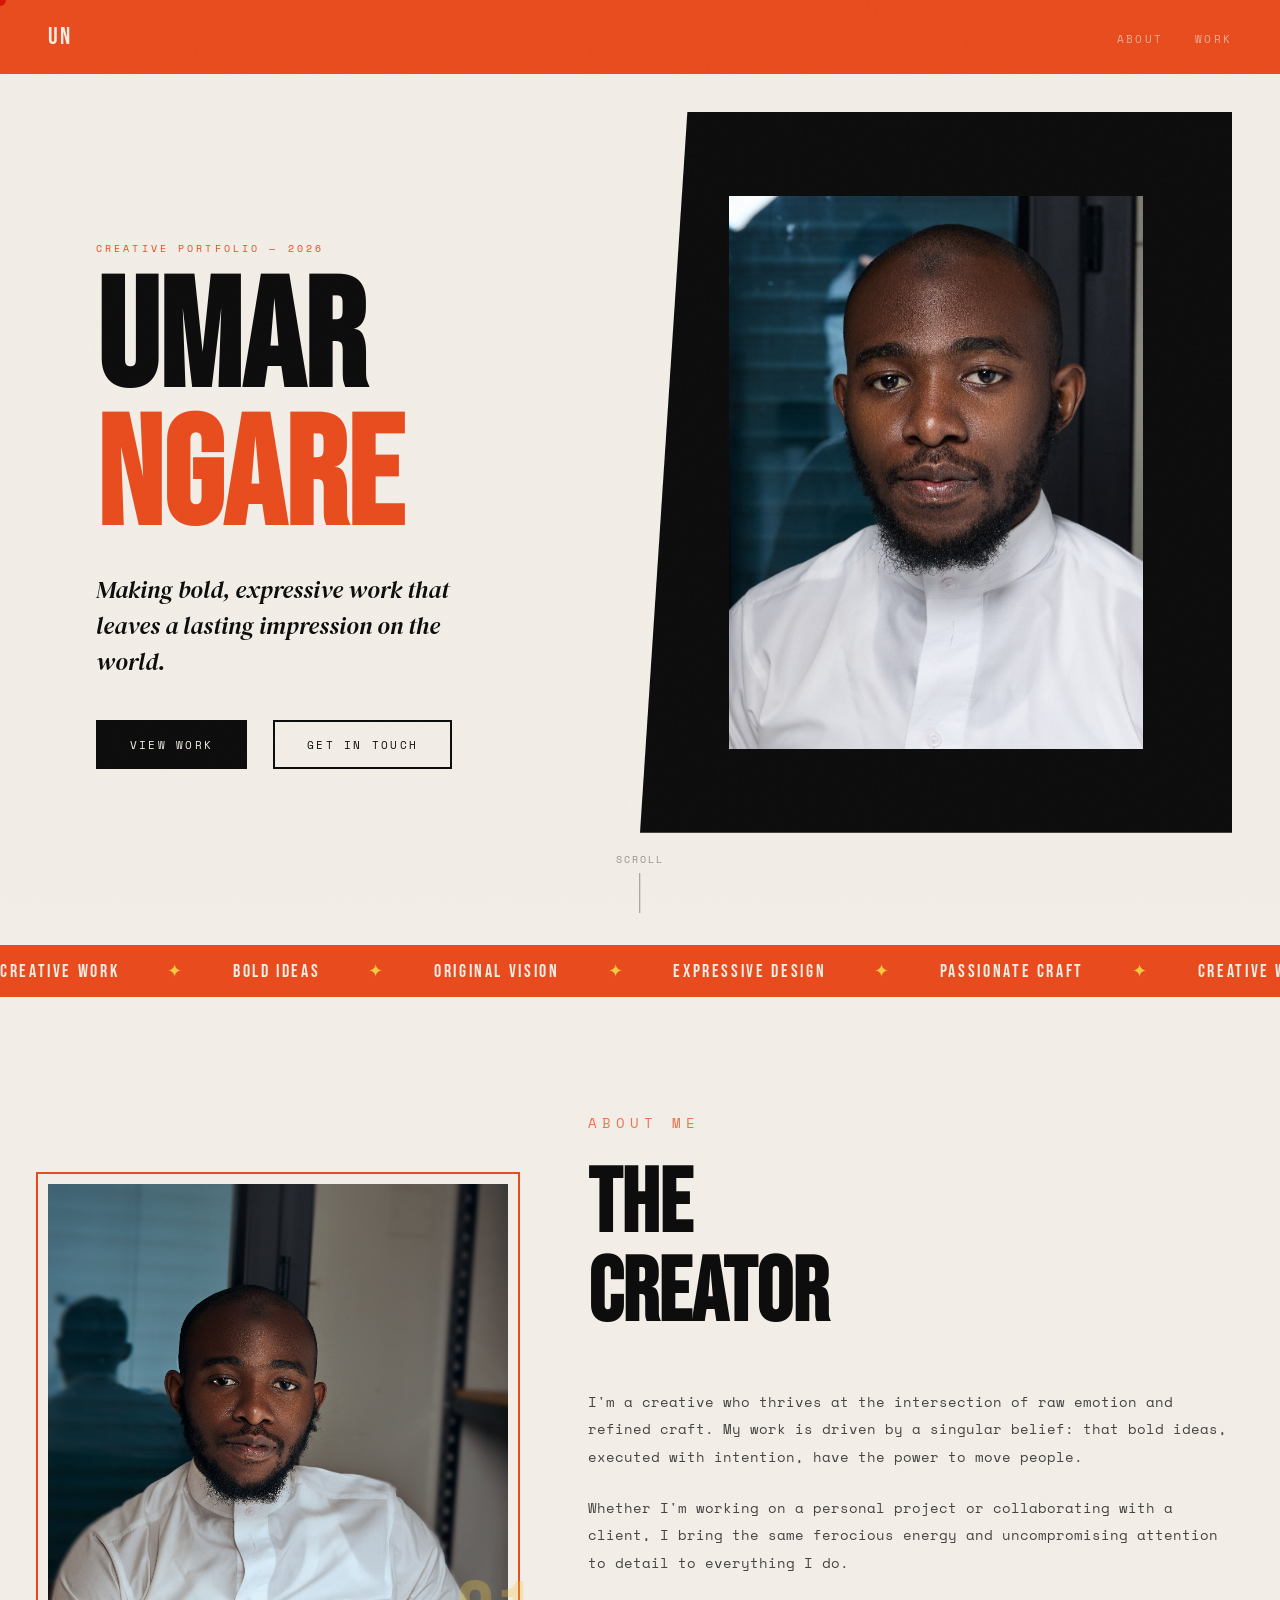
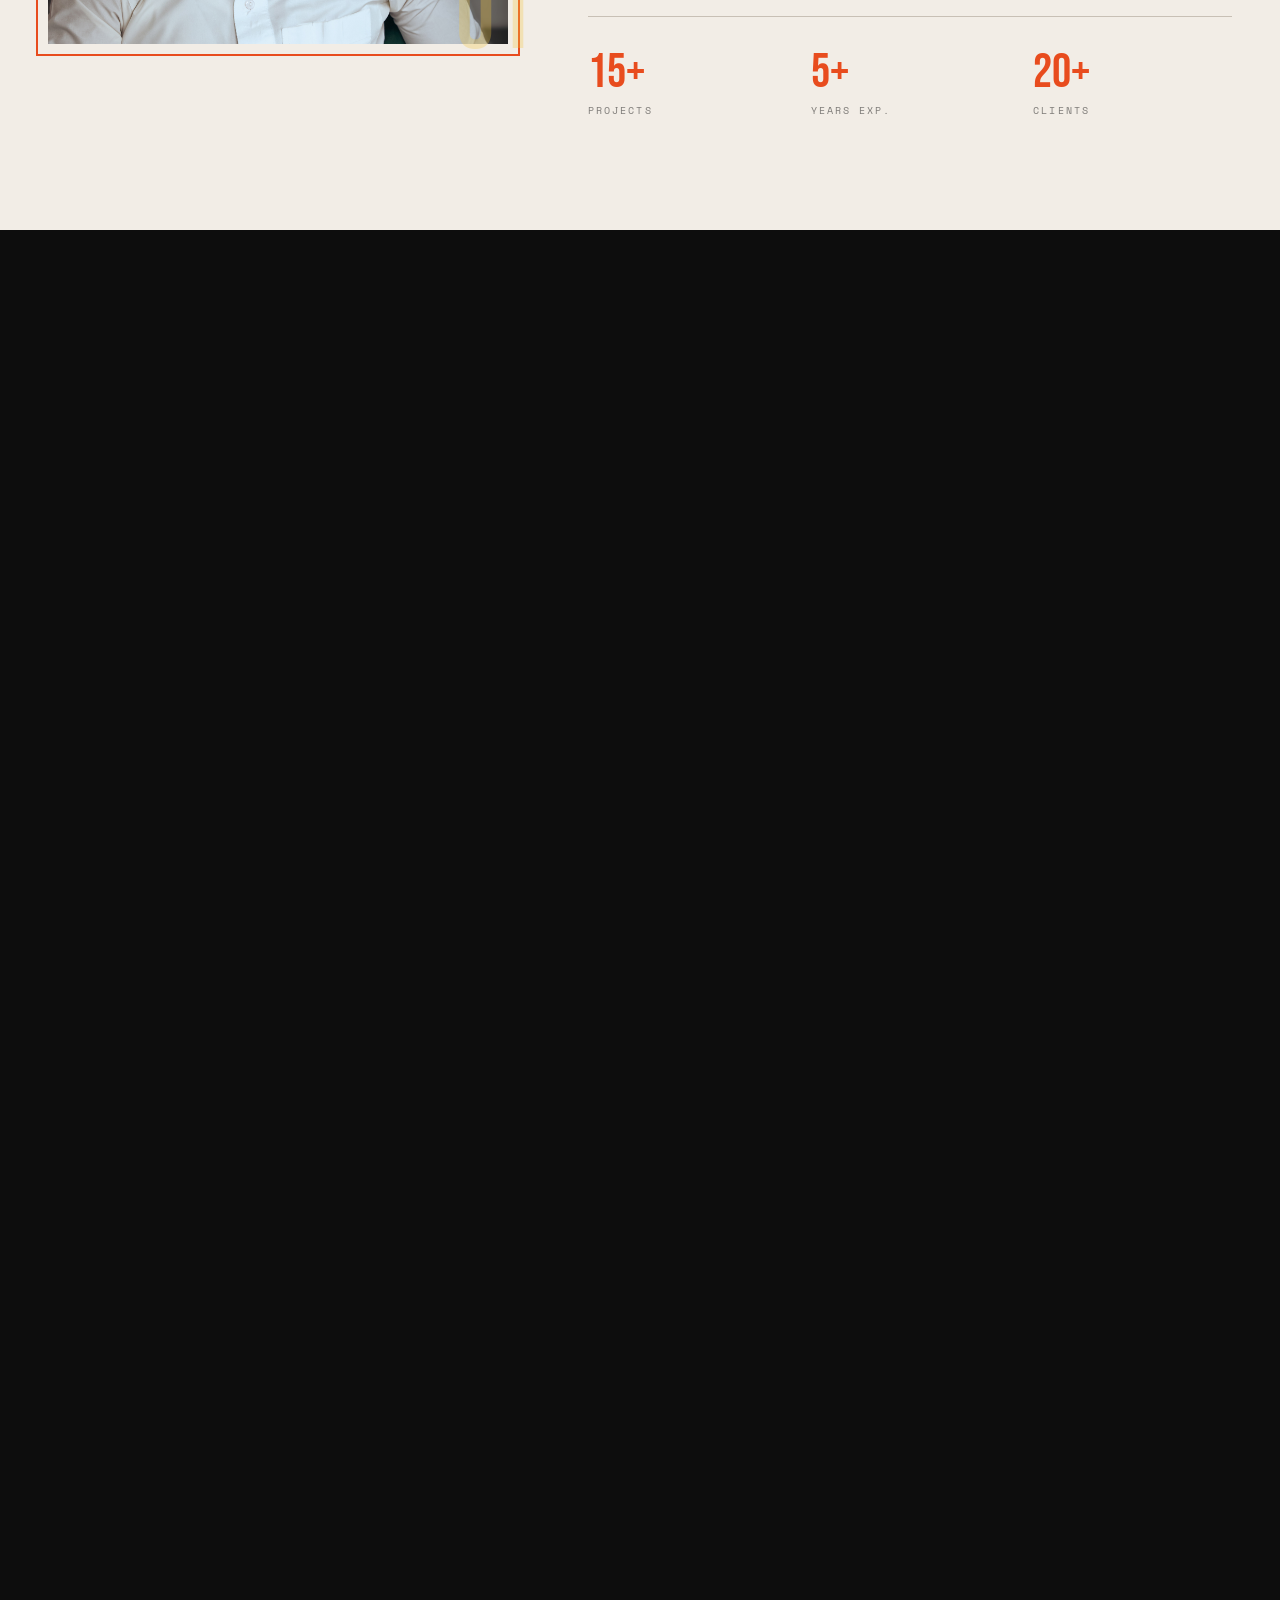
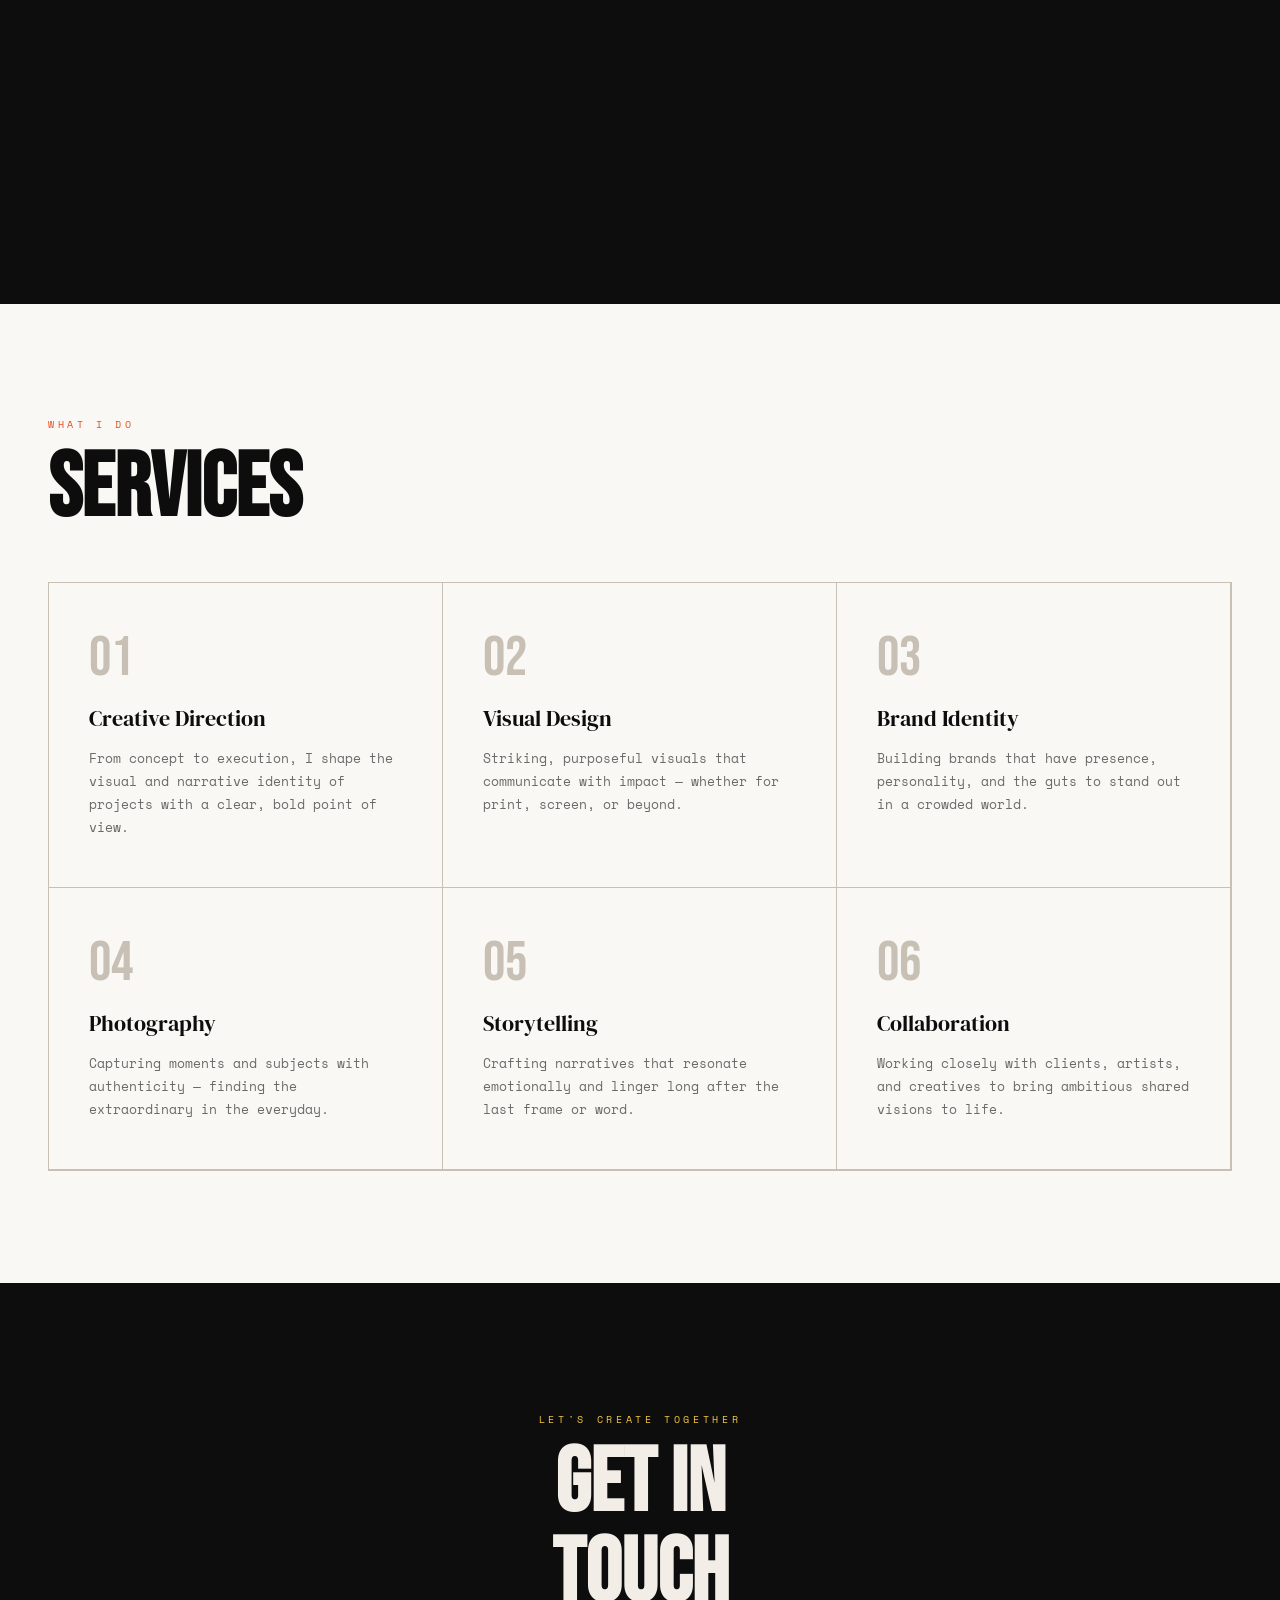
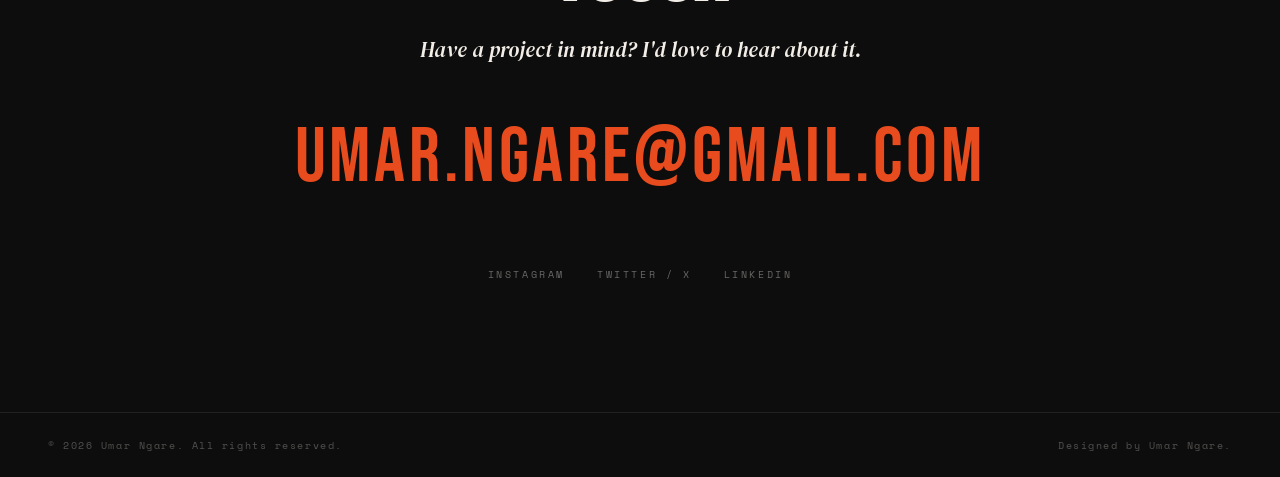
==== commit 3a8fe102: "Removed the service link." ====
--- a/index.html
+++ b/index.html
@@ -17,7 +17,7 @@
     <ul class="nav-links">
       <li><a href="./mainPages/about.html">About</a></li>
       <li><a href="./mainPages/works.html">Work</a></li>
-      <li><a href="./mainPages/projectDetails/project1.html">Services</a></li>
+      <!-- <li><a href="./mainPages/projectDetails/project1.html">Services</a></li> -->
       <!-- <li><a href="#contact">Contact</a></li> -->
     </ul>
   </nav>
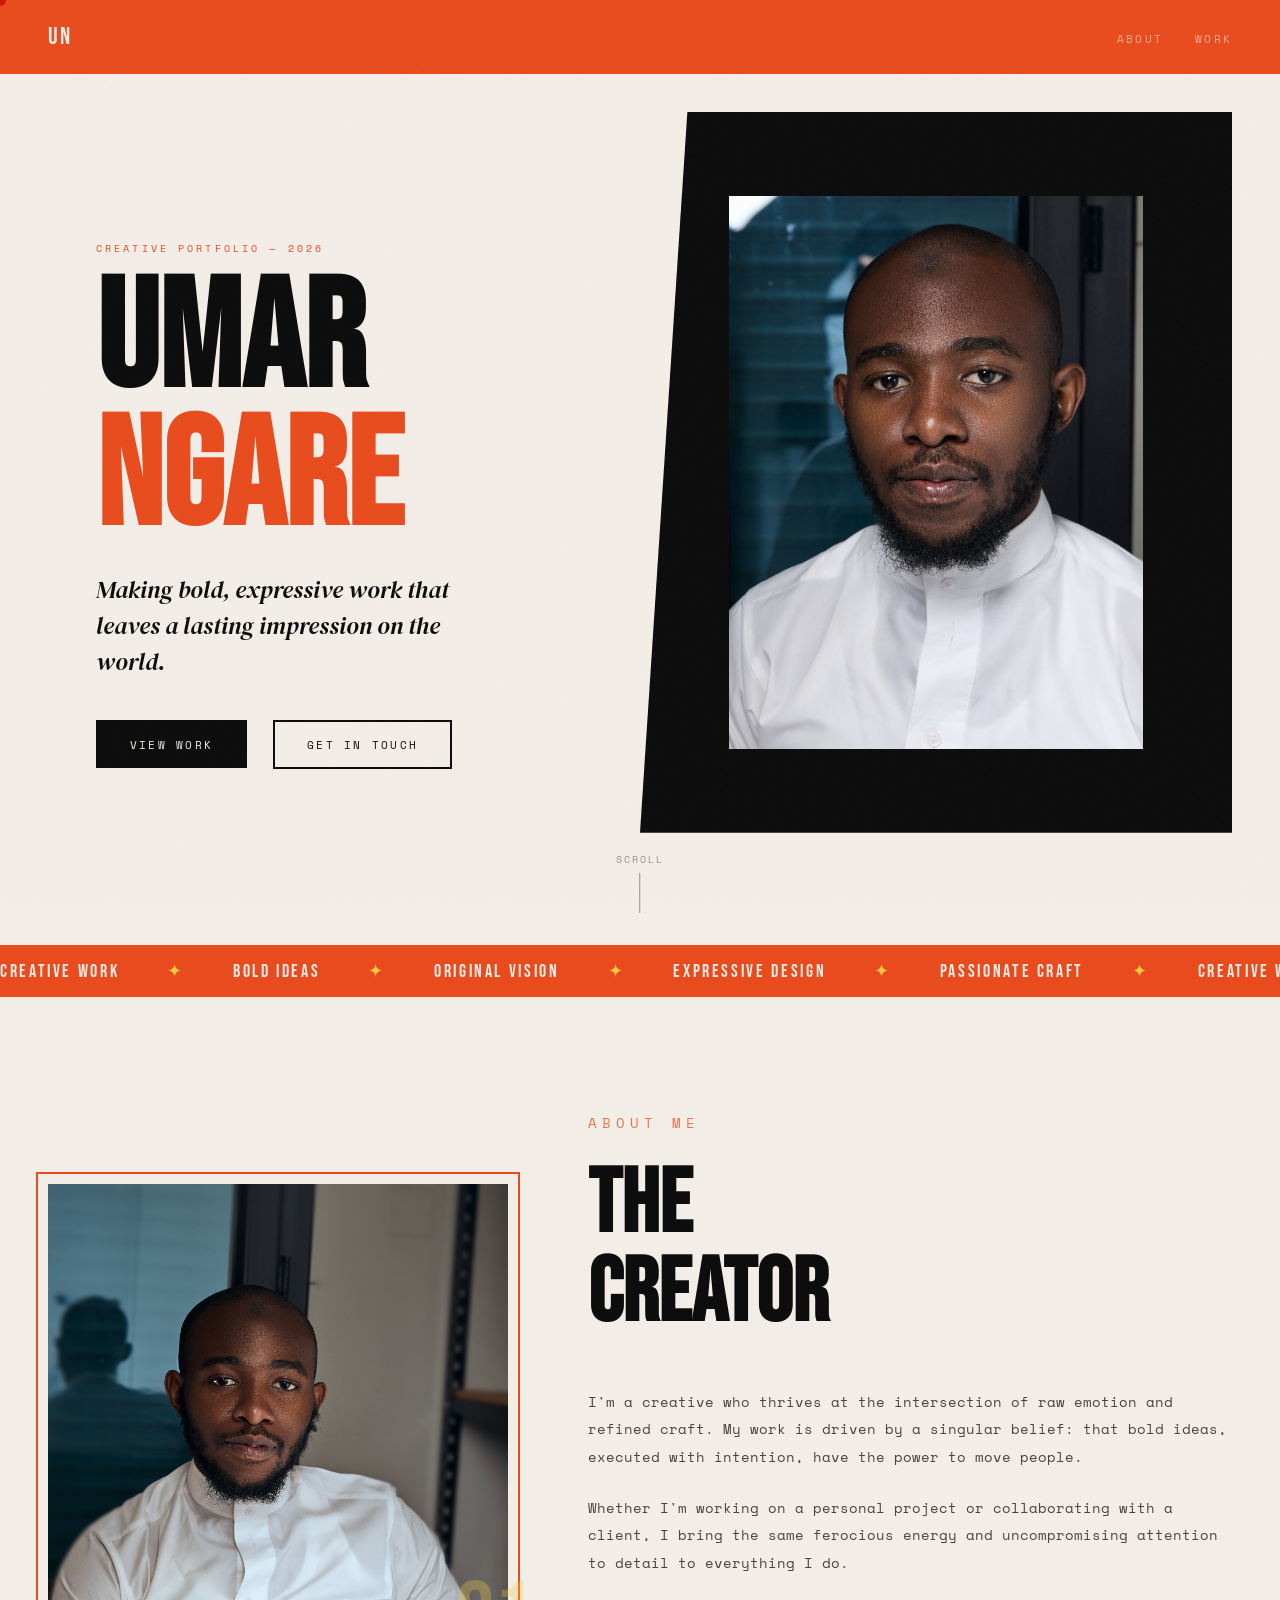
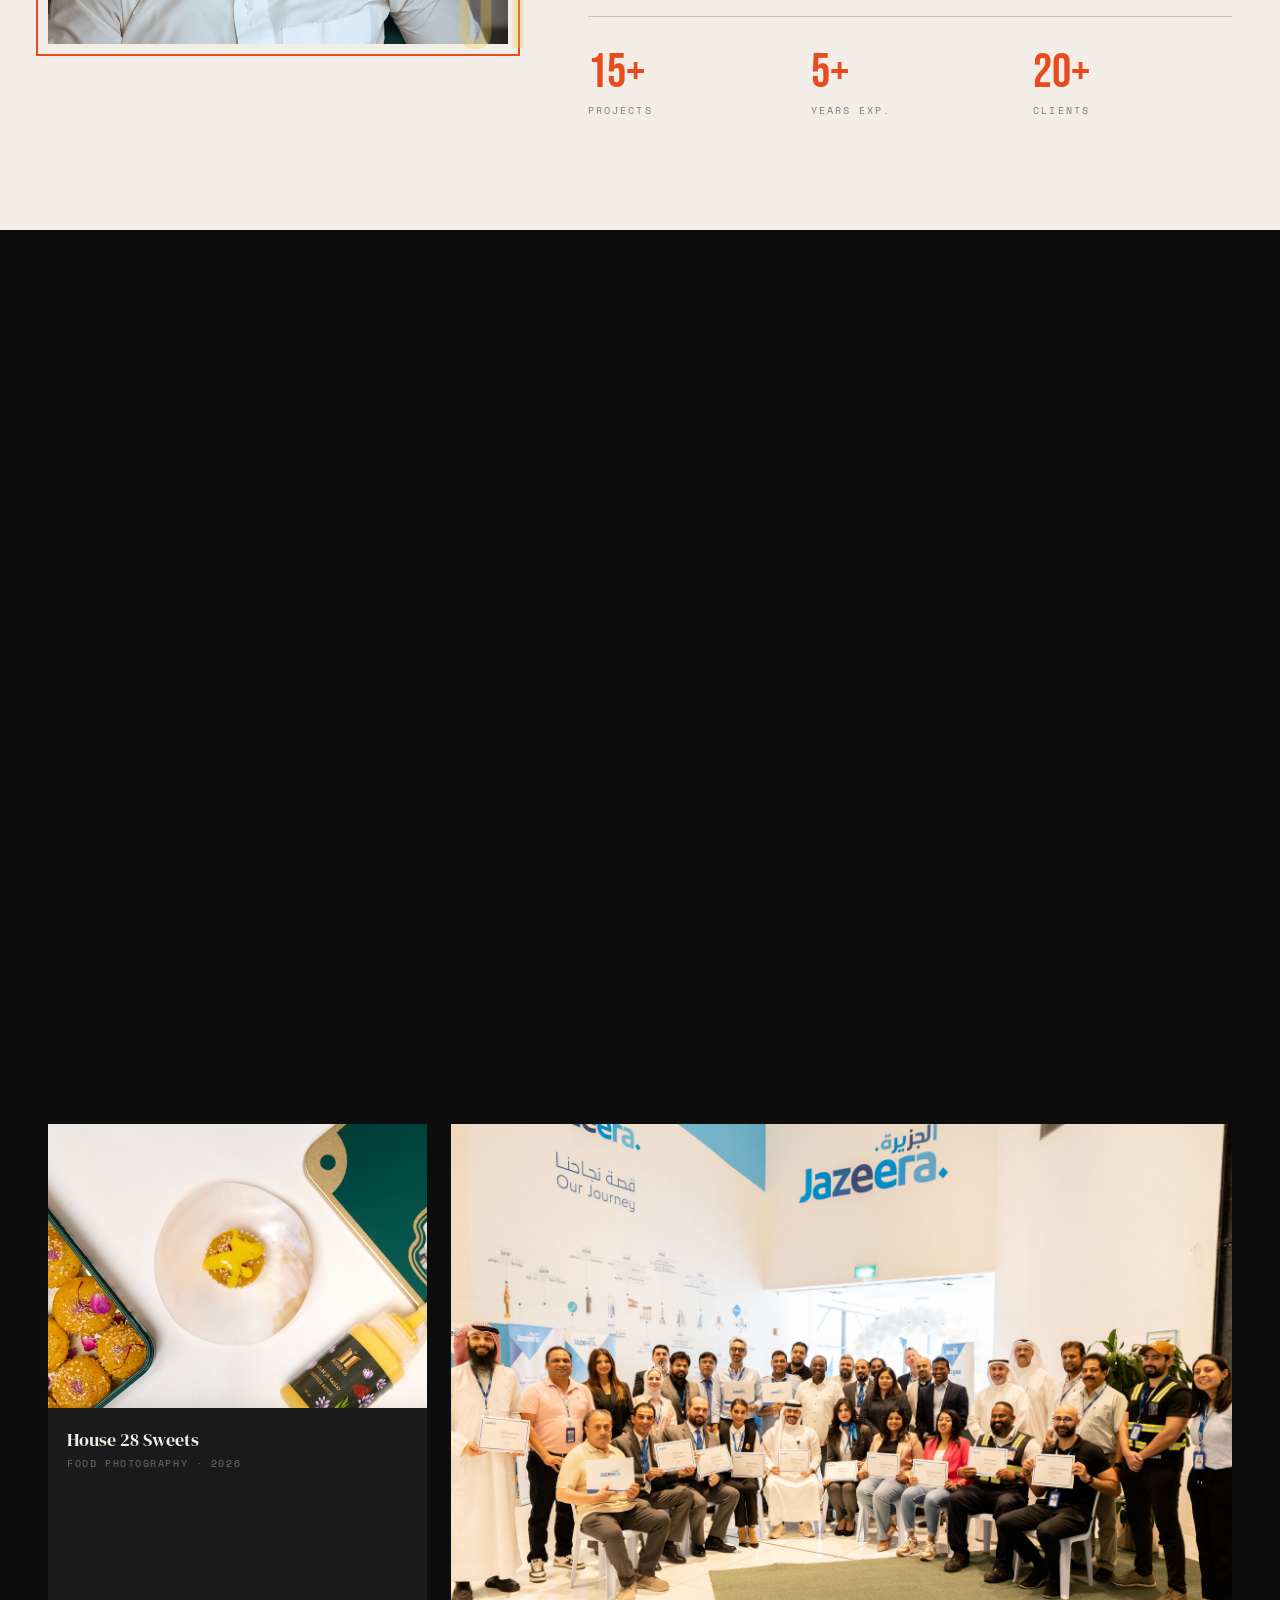
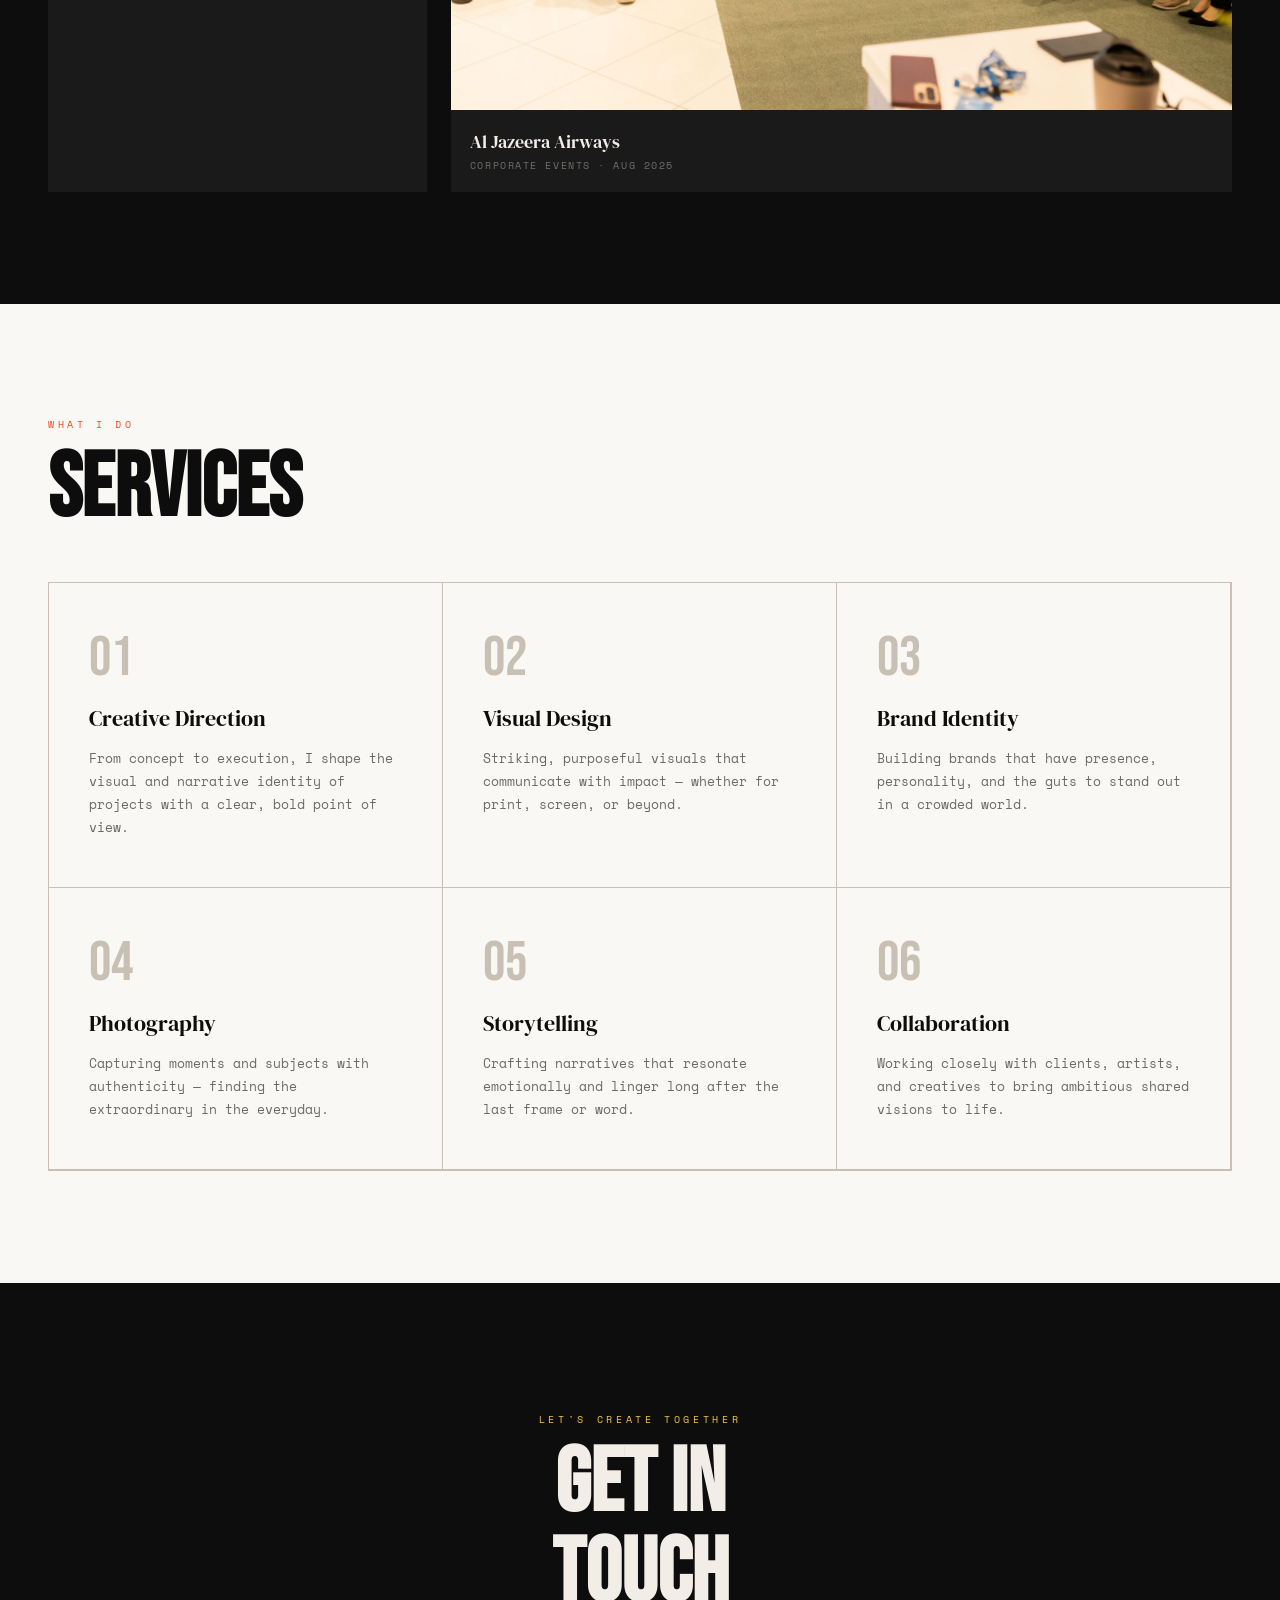
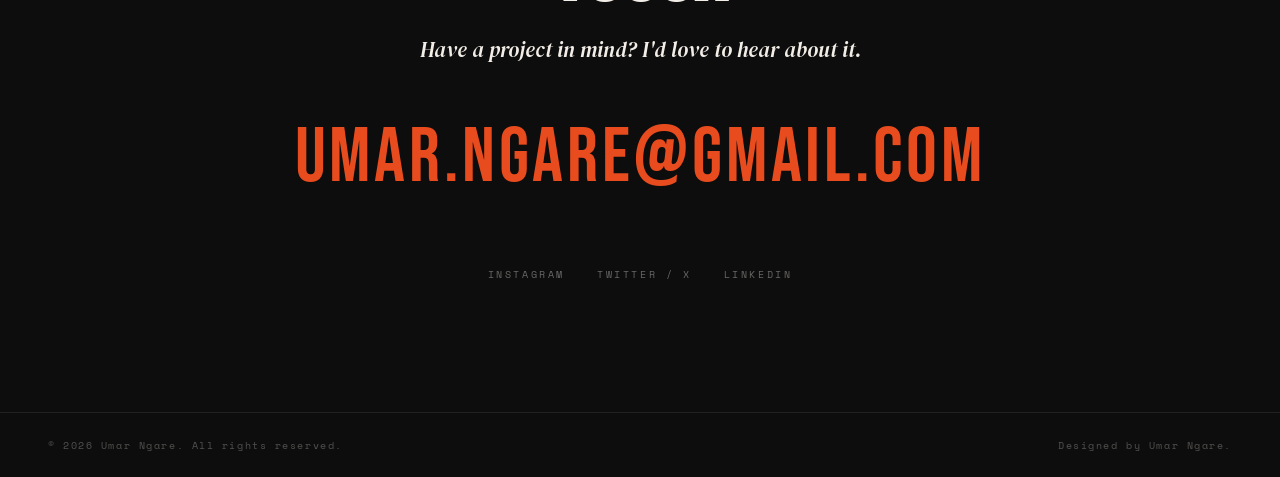
==== commit d094abd6: "Added links for the projects." ====
--- a/index.html
+++ b/index.html
@@ -99,8 +99,8 @@
           <div class="work-thumb">
             <div class="work-thumb-inner t1"><img src="./Assets/Projects/Trolley/Wide close.jpg" alt="Project One"></div>
             <div class="work-overlay">
-              <div class="work-overlay-title">Project One</div>
-              <div class="work-overlay-tag">View Project →</div>
+              <!-- <div class="work-overlay-title">Project One</div>
+              <div class="work-overlay-tag">View Project →</div> -->
             </div>
           </div>
           <div class="work-info">
@@ -112,12 +112,12 @@
           <div class="work-thumb">
             <div class="work-thumb-inner t2"><img src="./Assets/Projects/Kenyan Team/squad.jpg" alt="Project Two"></div>
             <div class="work-overlay">
-              <div class="work-overlay-title">Project Two</div>
-              <div class="work-overlay-tag">View Project →</div>
-            </div>
-          </div>
-          <div class="work-info">
-            <div class="work-info-title">Project Two — The Kenya Vs Togo Match</div>
+              <!-- <div class="work-overlay-title">Project Two</div>
+              <div class="work-overlay-tag">View Project →</div> -->
+            </div>
+          </div>
+          <div class="work-info">
+            <div class="work-info-title"><a href="#">The Kenya Vs Togo Match Coverage</a></div>
             <div class="work-info-tag">Sports · Dec 2025</div>
           </div>
         </div>
@@ -125,12 +125,12 @@
           <div class="work-thumb">
             <div class="work-thumb-inner t3"><img src="./Assets/Projects/House/0C6A7811.jpg" alt="Project Three"></div>
             <div class="work-overlay">
-              <div class="work-overlay-title">Project Three</div>
-              <div class="work-overlay-tag">View Project →</div>
-            </div>
-          </div>
-          <div class="work-info">
-            <div class="work-info-title">Project Three — House 28</div>
+              <!-- <div class="work-overlay-title">Project Three</div>
+              <div class="work-overlay-tag">View Project →</div> -->
+            </div>
+          </div>
+          <div class="work-info">
+            <div class="work-info-title"><a href="#">House 28 Sweets</a></div>
             <div class="work-info-tag">Food Photography · 2026</div>
           </div>
         </div>
@@ -138,12 +138,12 @@
           <div class="work-thumb">
             <div class="work-thumb-inner t4"><img src="./Assets/Projects/Al JAzeera/group.JPG" alt="Al Jazeera Airways"></div>
             <div class="work-overlay">
-              <div class="work-overlay-title">Project Four</div>
-              <div class="work-overlay-tag">View Project →</div>
-            </div>
-          </div>
-          <div class="work-info">
-            <div class="work-info-title">Project Four — Al Jazeera Airways</div>
+              <!-- <div class="work-overlay-title">Project Four</div>
+              <div class="work-overlay-tag">View Project →</div> -->
+            </div>
+          </div>
+          <div class="work-info">
+            <div class="work-info-title"><a href="#">Al Jazeera Airways</a></div>
             <div class="work-info-tag">Corporate Events · Aug 2025</div>
           </div>
         </div>
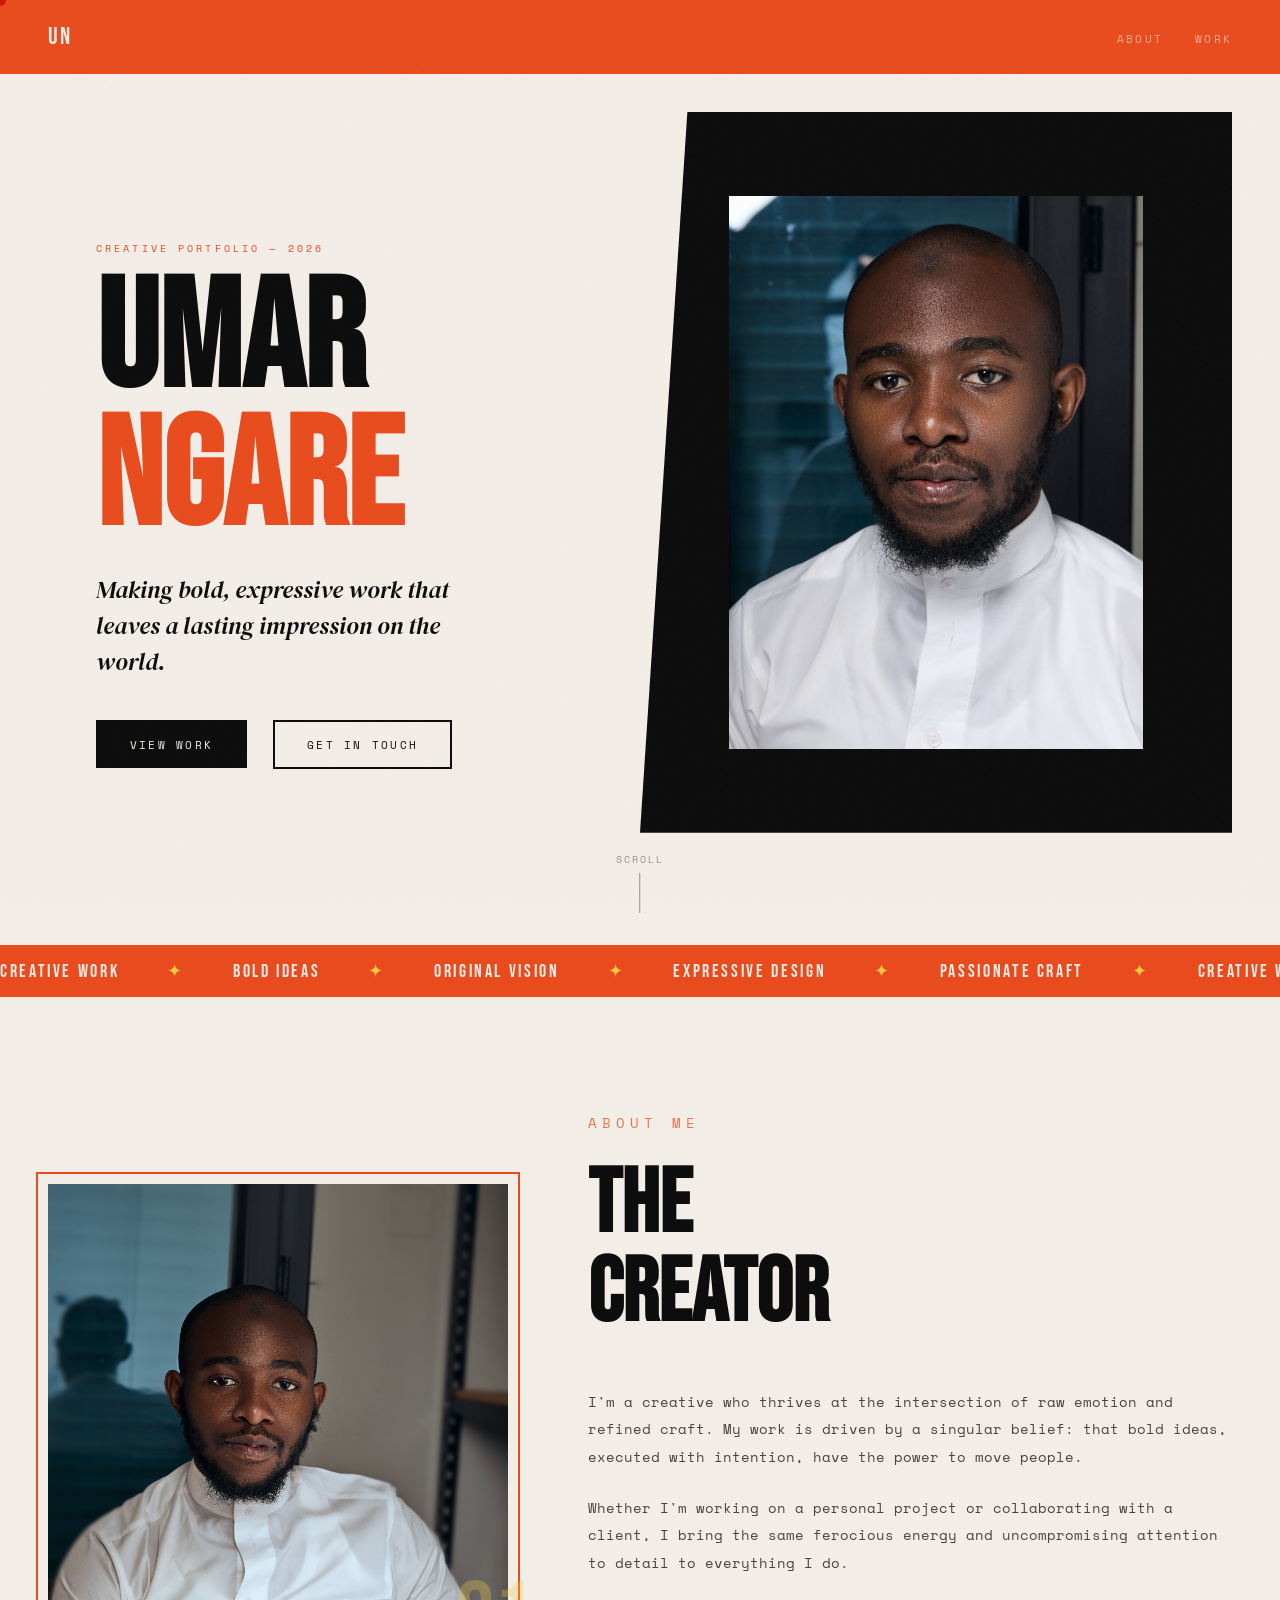
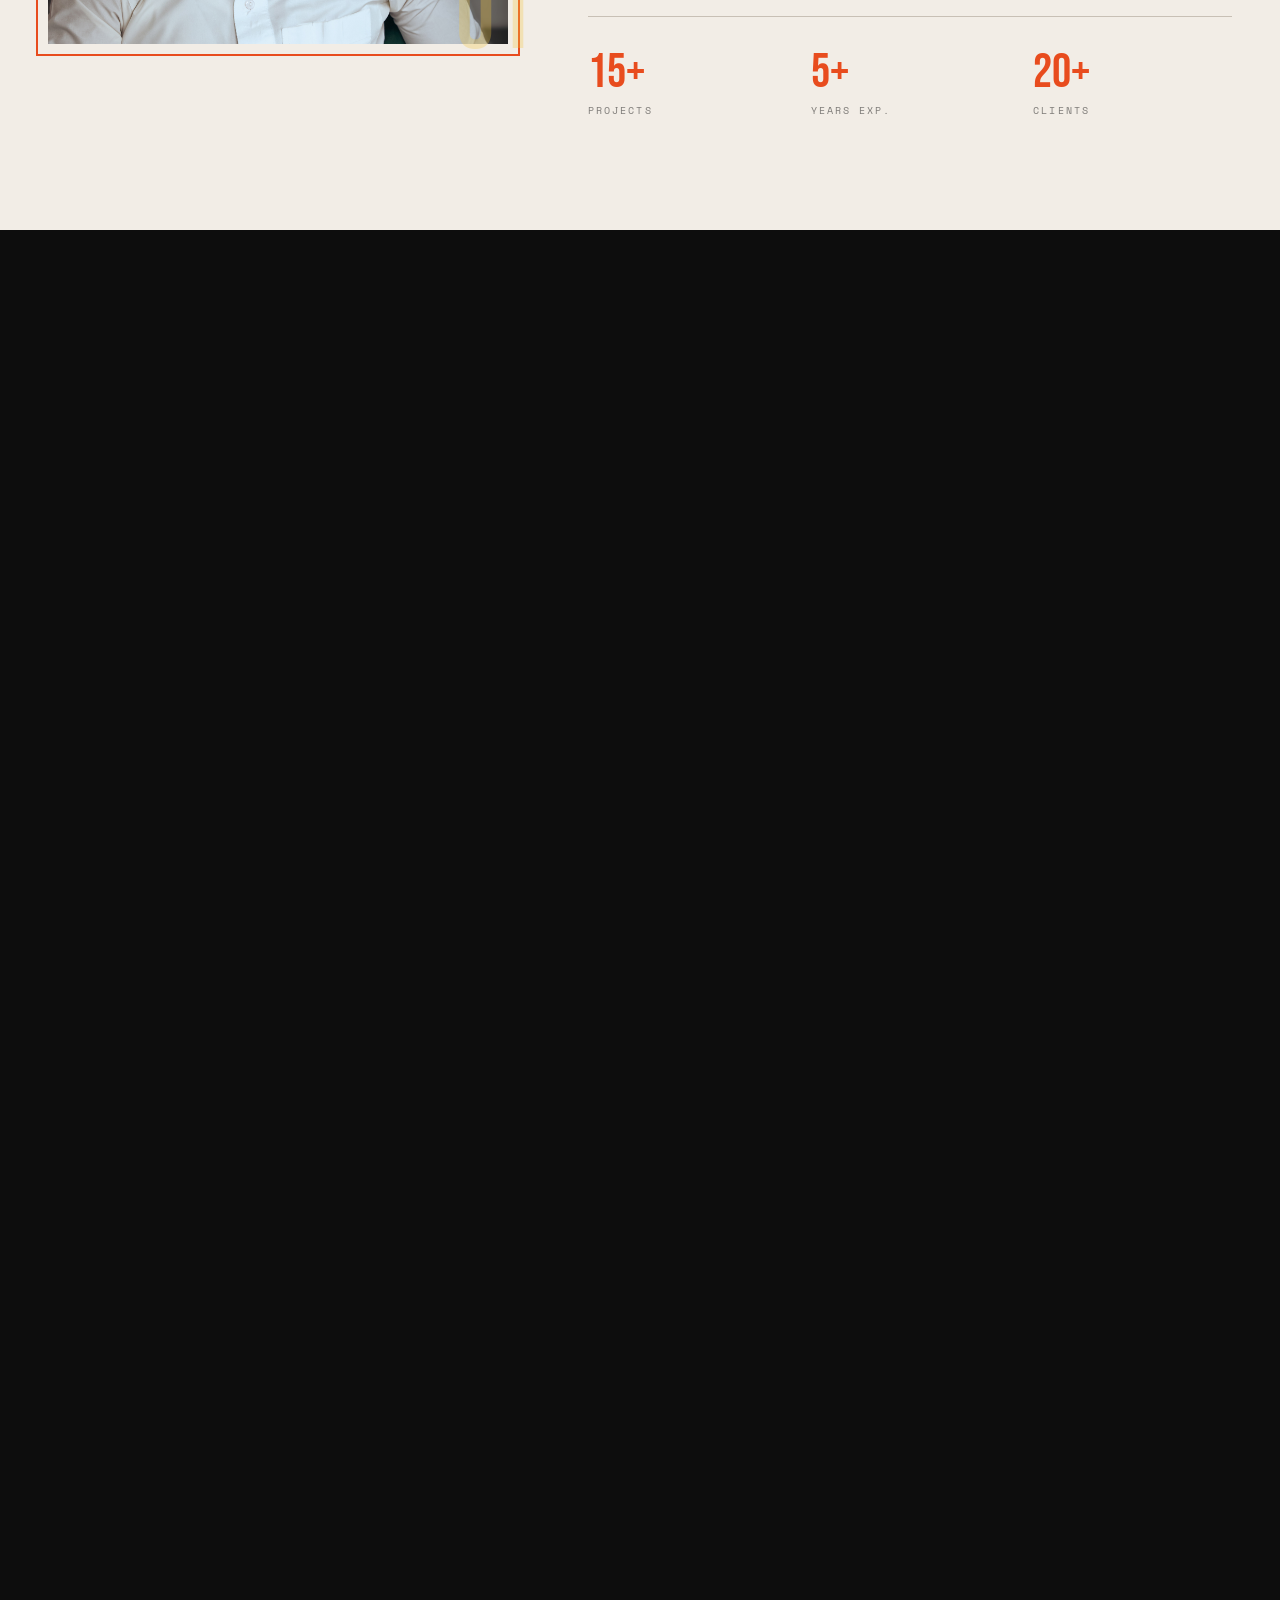
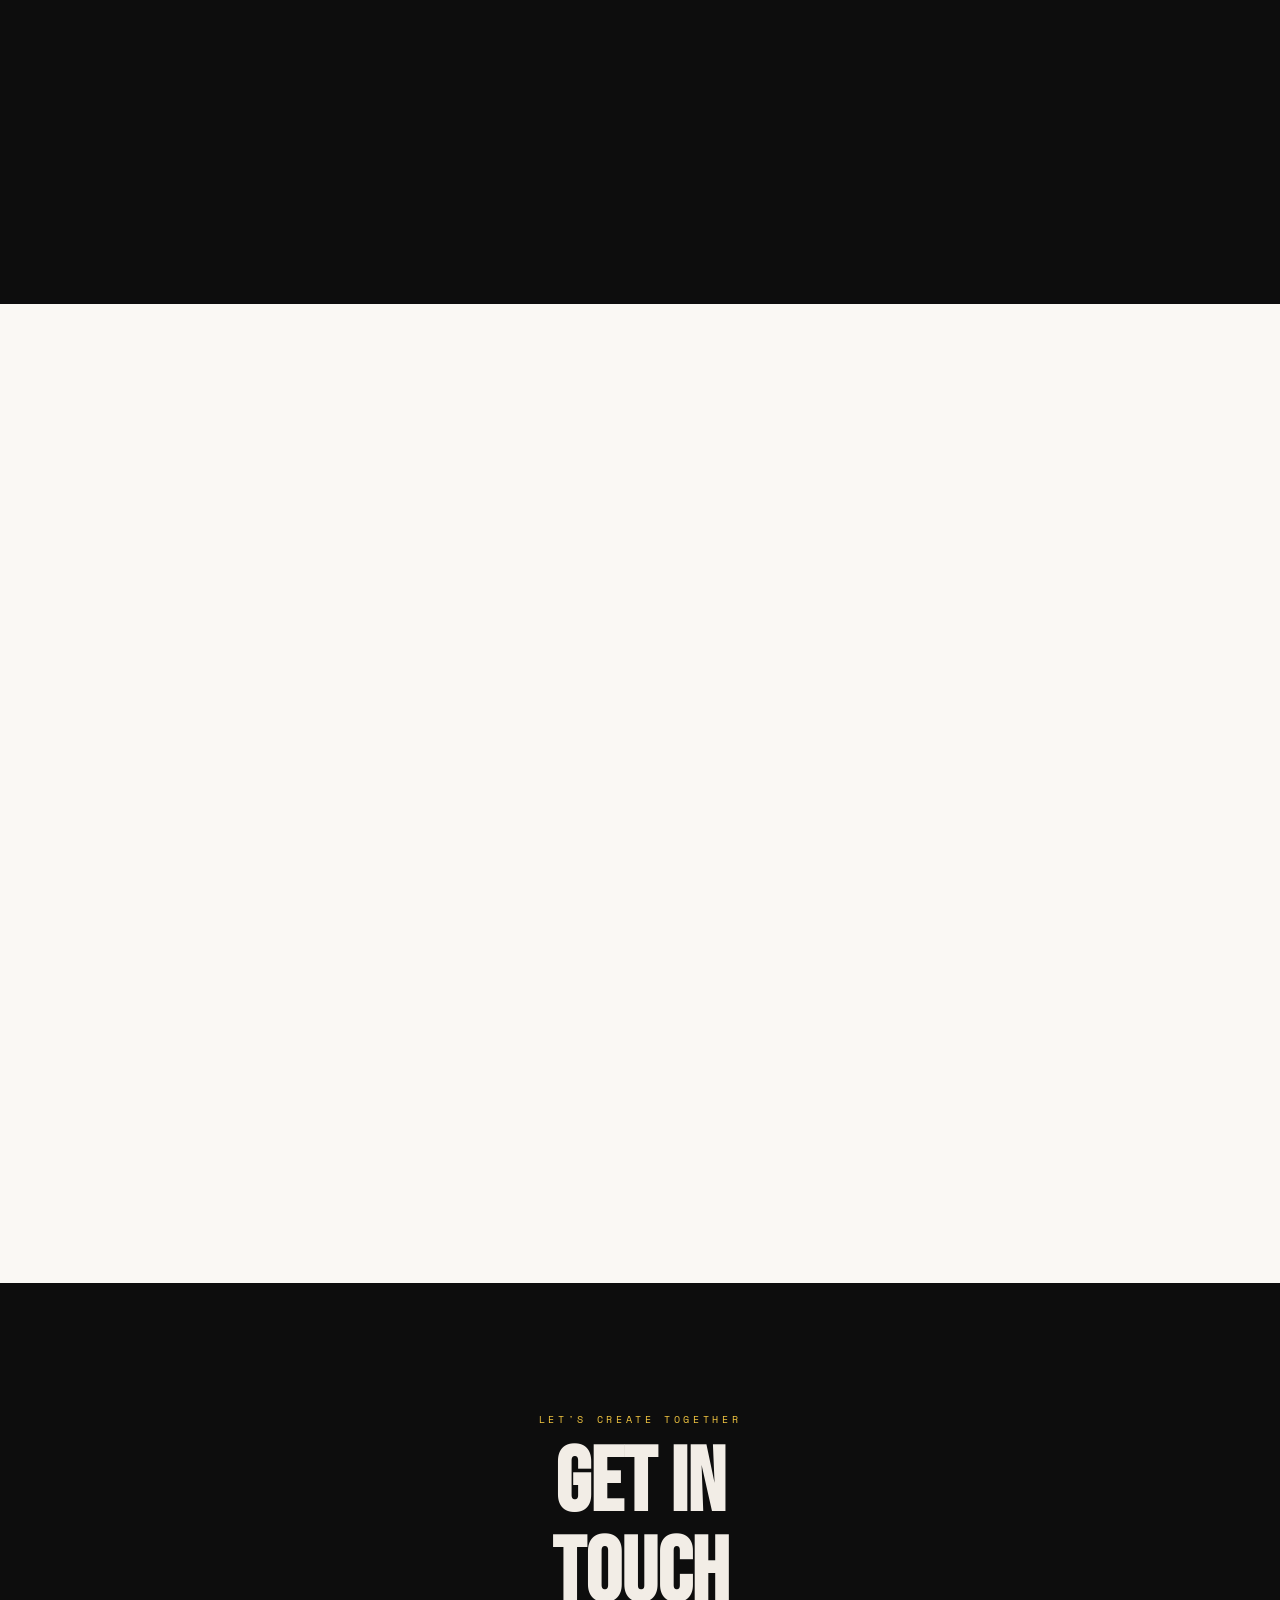
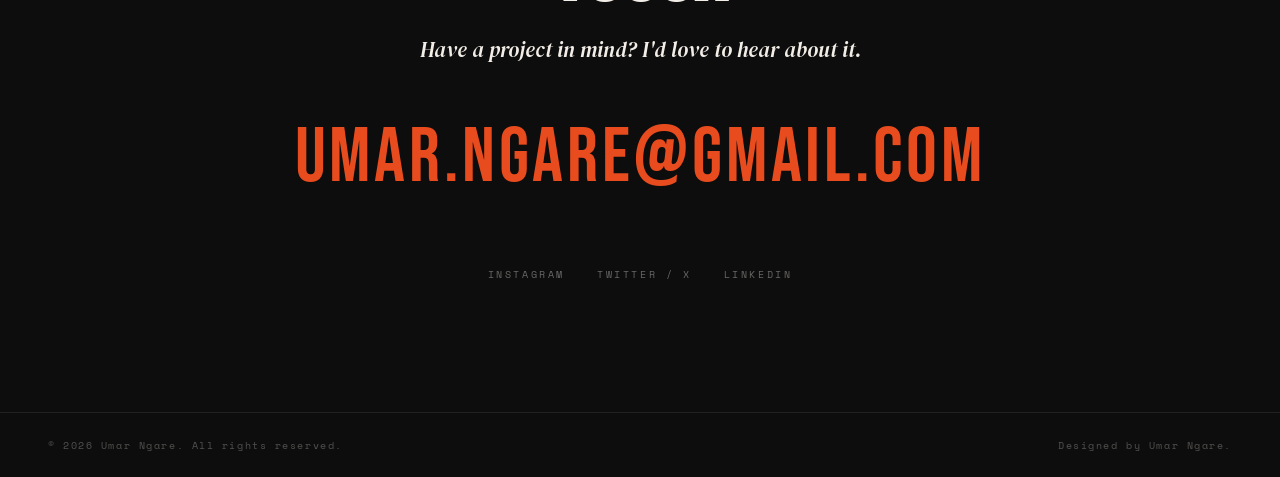
==== commit b48b2b6d: "Modified the link to Trolley service page." ====
--- a/index.html
+++ b/index.html
@@ -104,7 +104,7 @@
             </div>
           </div>
           <div class="work-info">
-            <div class="work-info-title"><a href="./mainPages/projectDetails/project1.html">The Outdoor Trolley Services</a> </div> 
+            <div class="work-info-title"><a href="./mainPages/projectDetails/trolleyService.html">The Outdoor Trolley Services</a> </div> 
             <div class="work-info-tag">Catering Services · APR 2026</div>
           </div>
         </div>
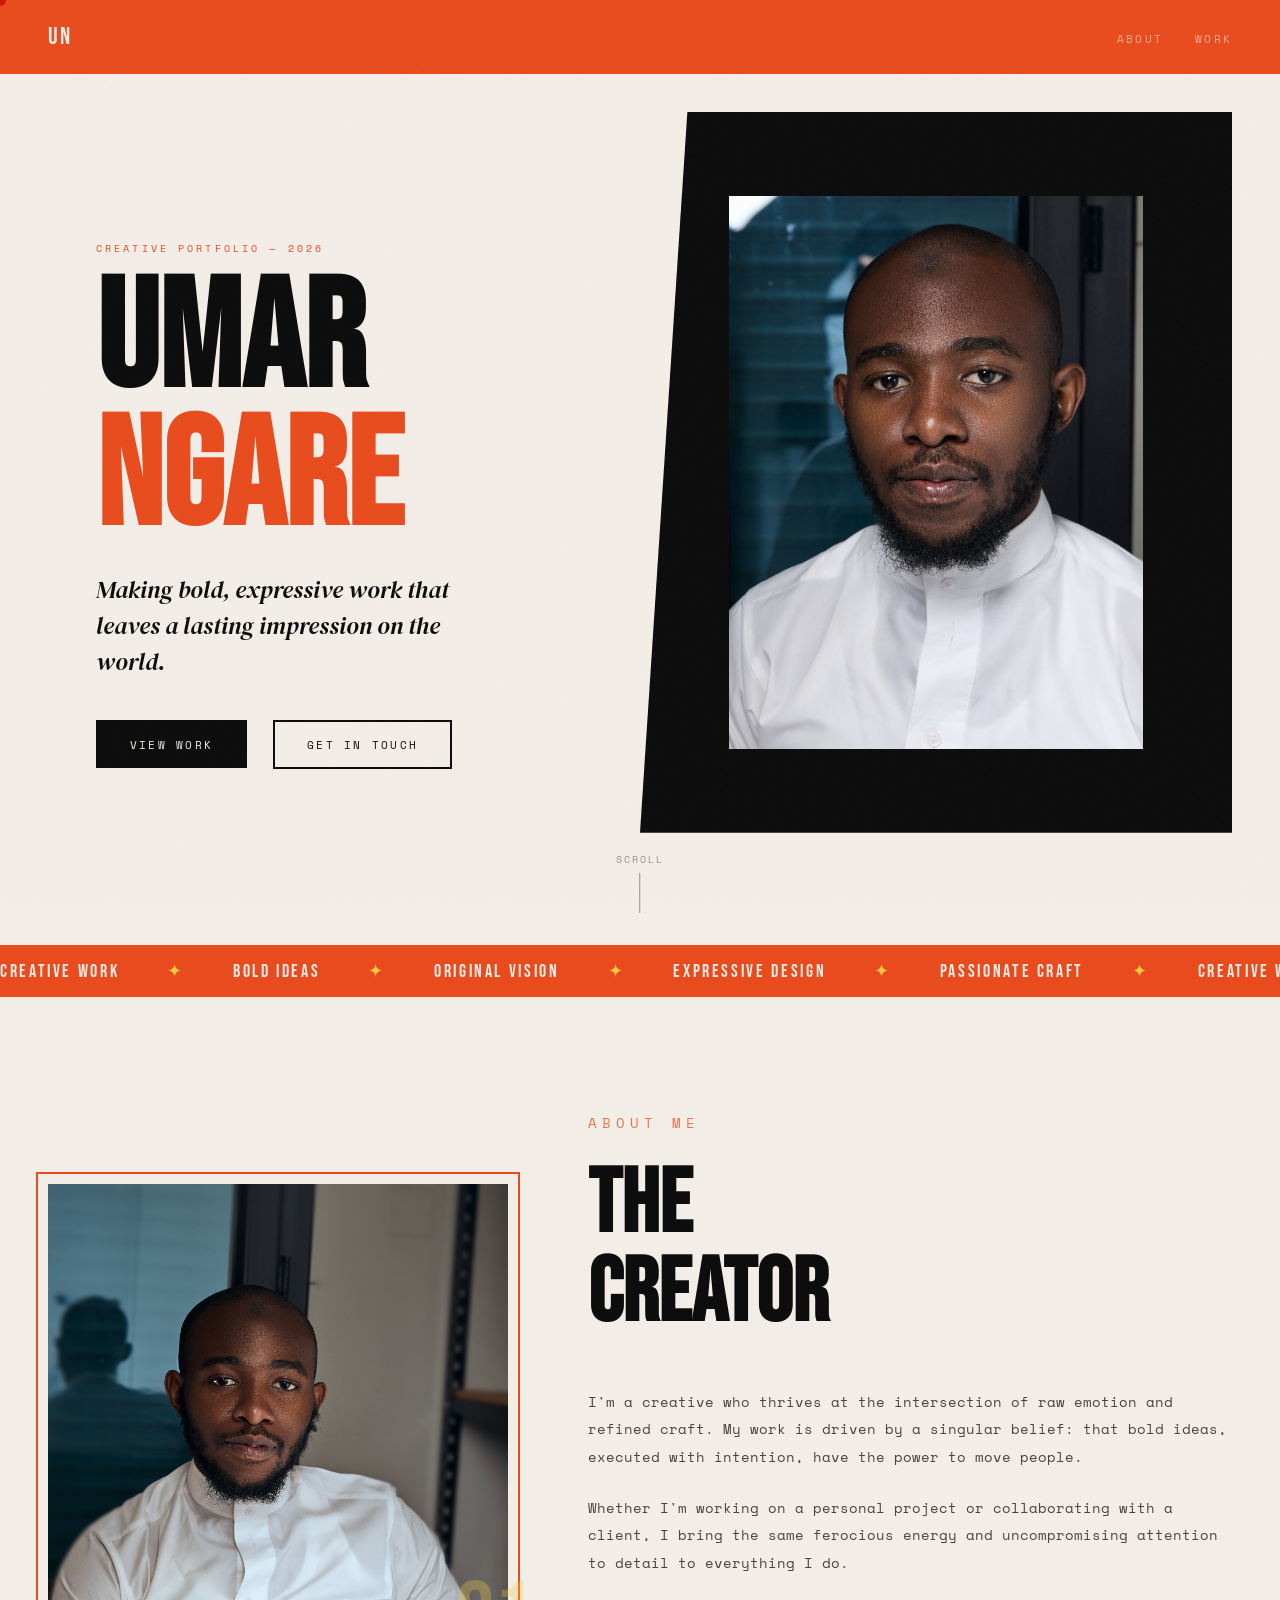
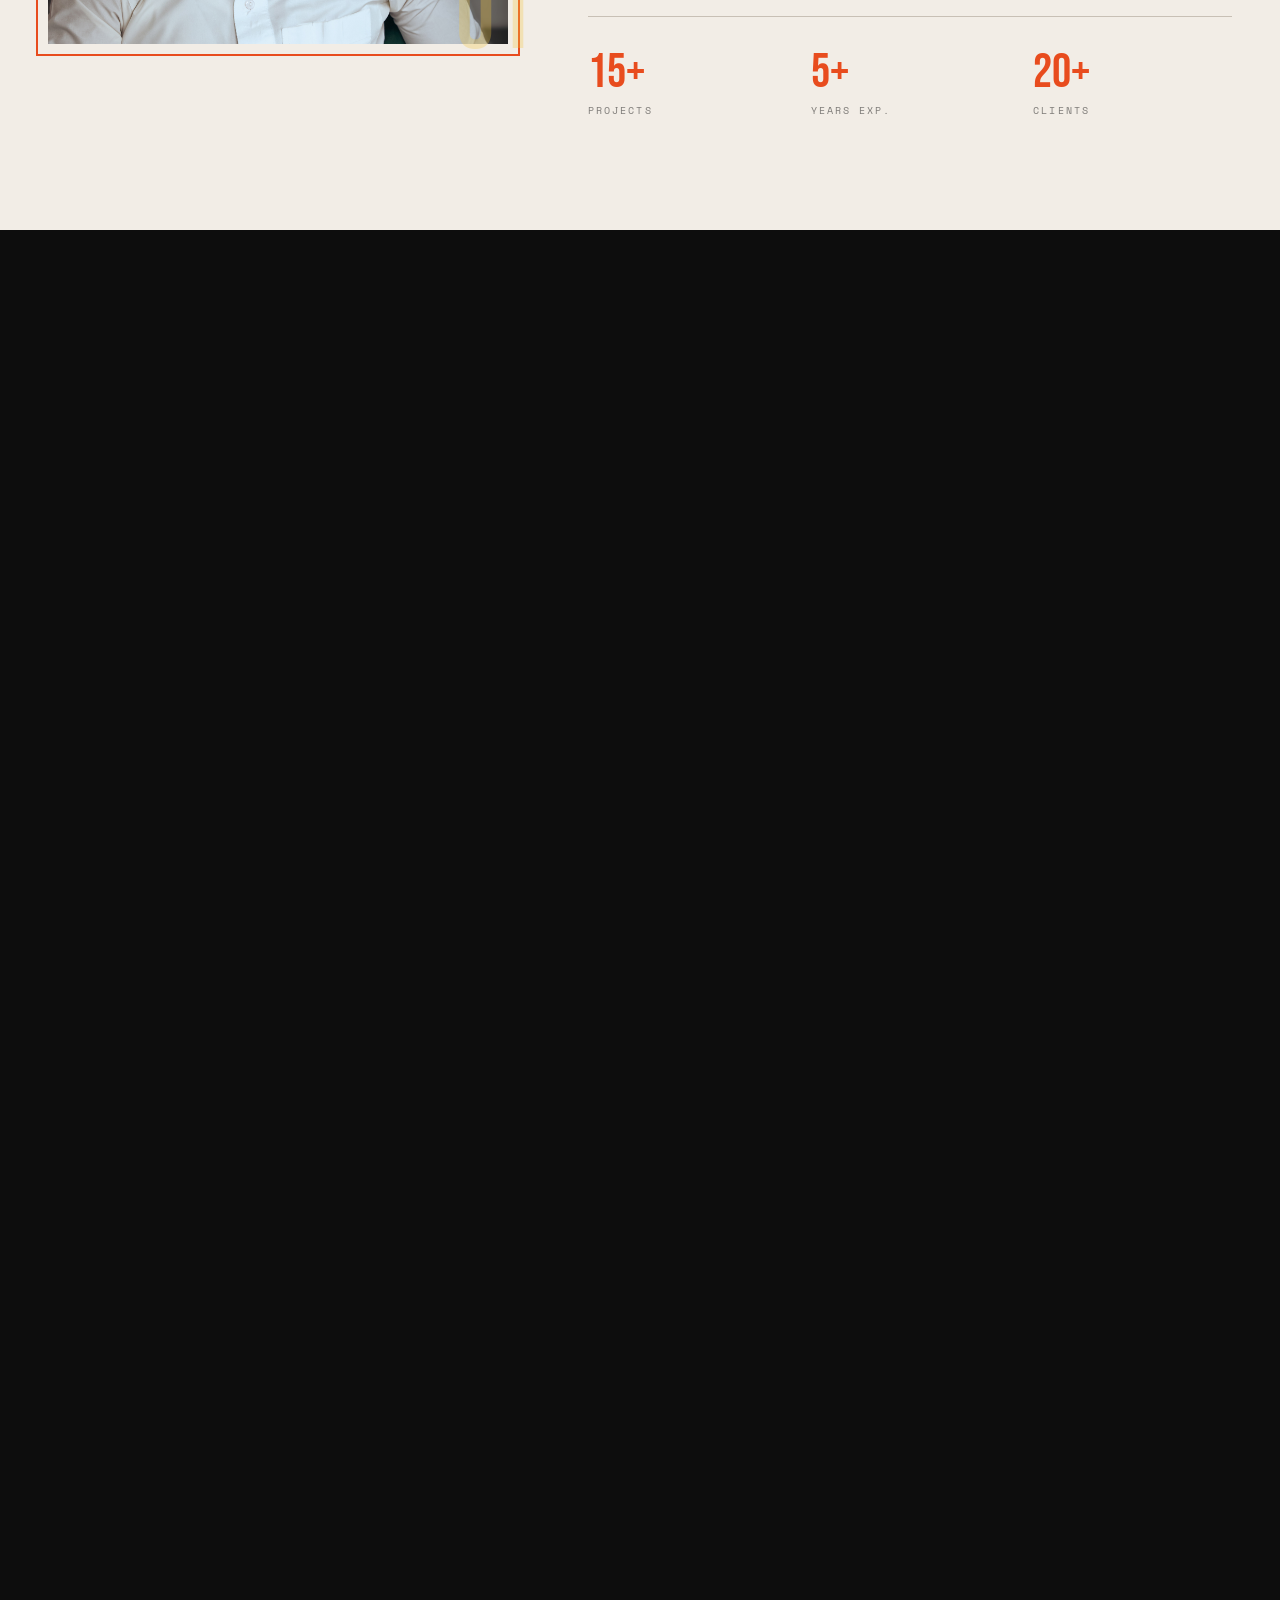
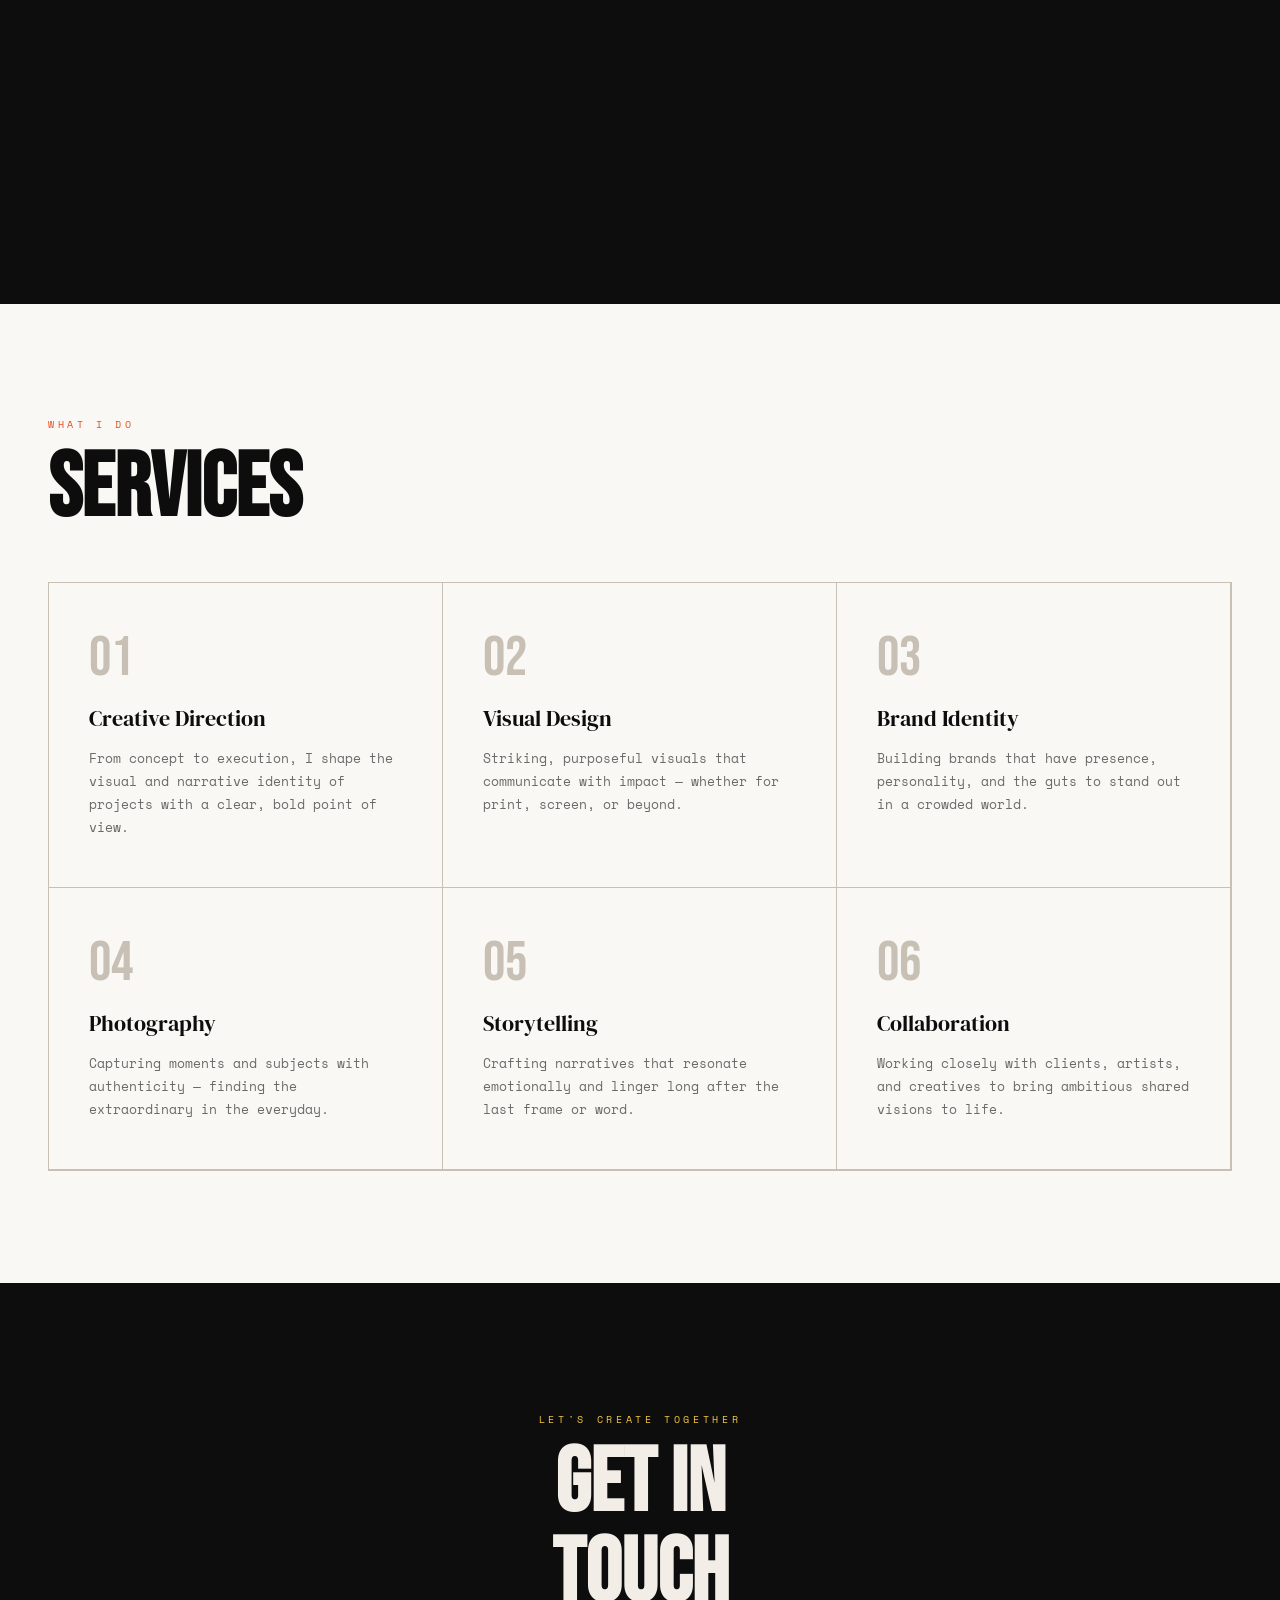
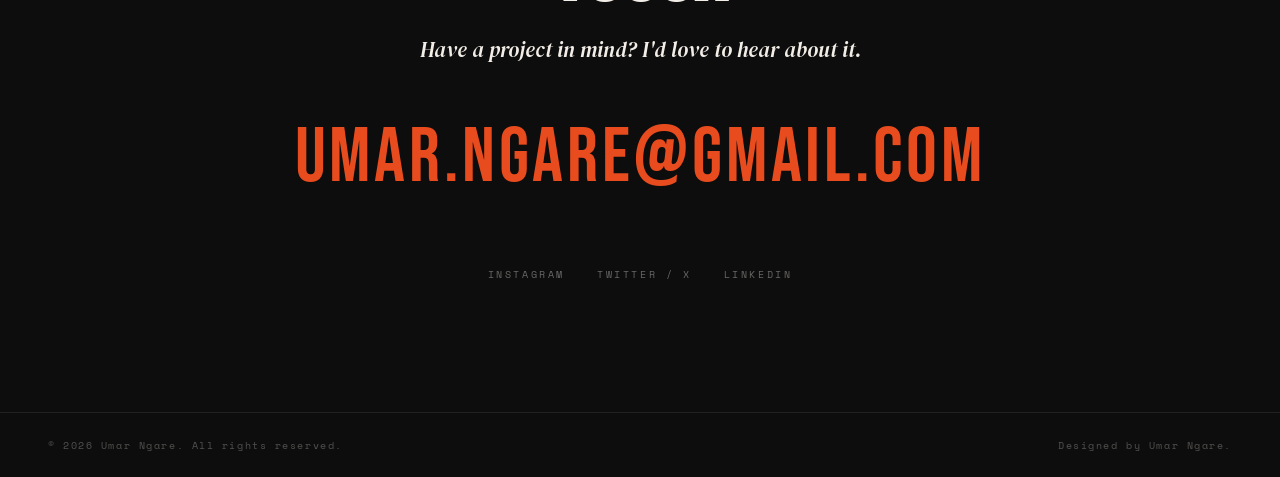
==== commit 86daef22: "Added links to the projects for details." ====
--- a/index.html
+++ b/index.html
@@ -117,7 +117,7 @@
             </div>
           </div>
           <div class="work-info">
-            <div class="work-info-title"><a href="#">The Kenya Vs Togo Match Coverage</a></div>
+            <div class="work-info-title"><a href="./mainPages/projectDetails/match.html">The Kenya Vs Togo Match Coverage</a></div>
             <div class="work-info-tag">Sports · Dec 2025</div>
           </div>
         </div>
@@ -130,7 +130,7 @@
             </div>
           </div>
           <div class="work-info">
-            <div class="work-info-title"><a href="#">House 28 Sweets</a></div>
+            <div class="work-info-title"><a href="./mainPages/projectDetails/houseSweets.html">House 28 Sweets</a></div>
             <div class="work-info-tag">Food Photography · 2026</div>
           </div>
         </div>
@@ -143,7 +143,7 @@
             </div>
           </div>
           <div class="work-info">
-            <div class="work-info-title"><a href="#">Al Jazeera Airways</a></div>
+            <div class="work-info-title"><a href="./mainPages/projectDetails/Jazeera.html">Al Jazeera Airways</a></div>
             <div class="work-info-tag">Corporate Events · Aug 2025</div>
           </div>
         </div>
